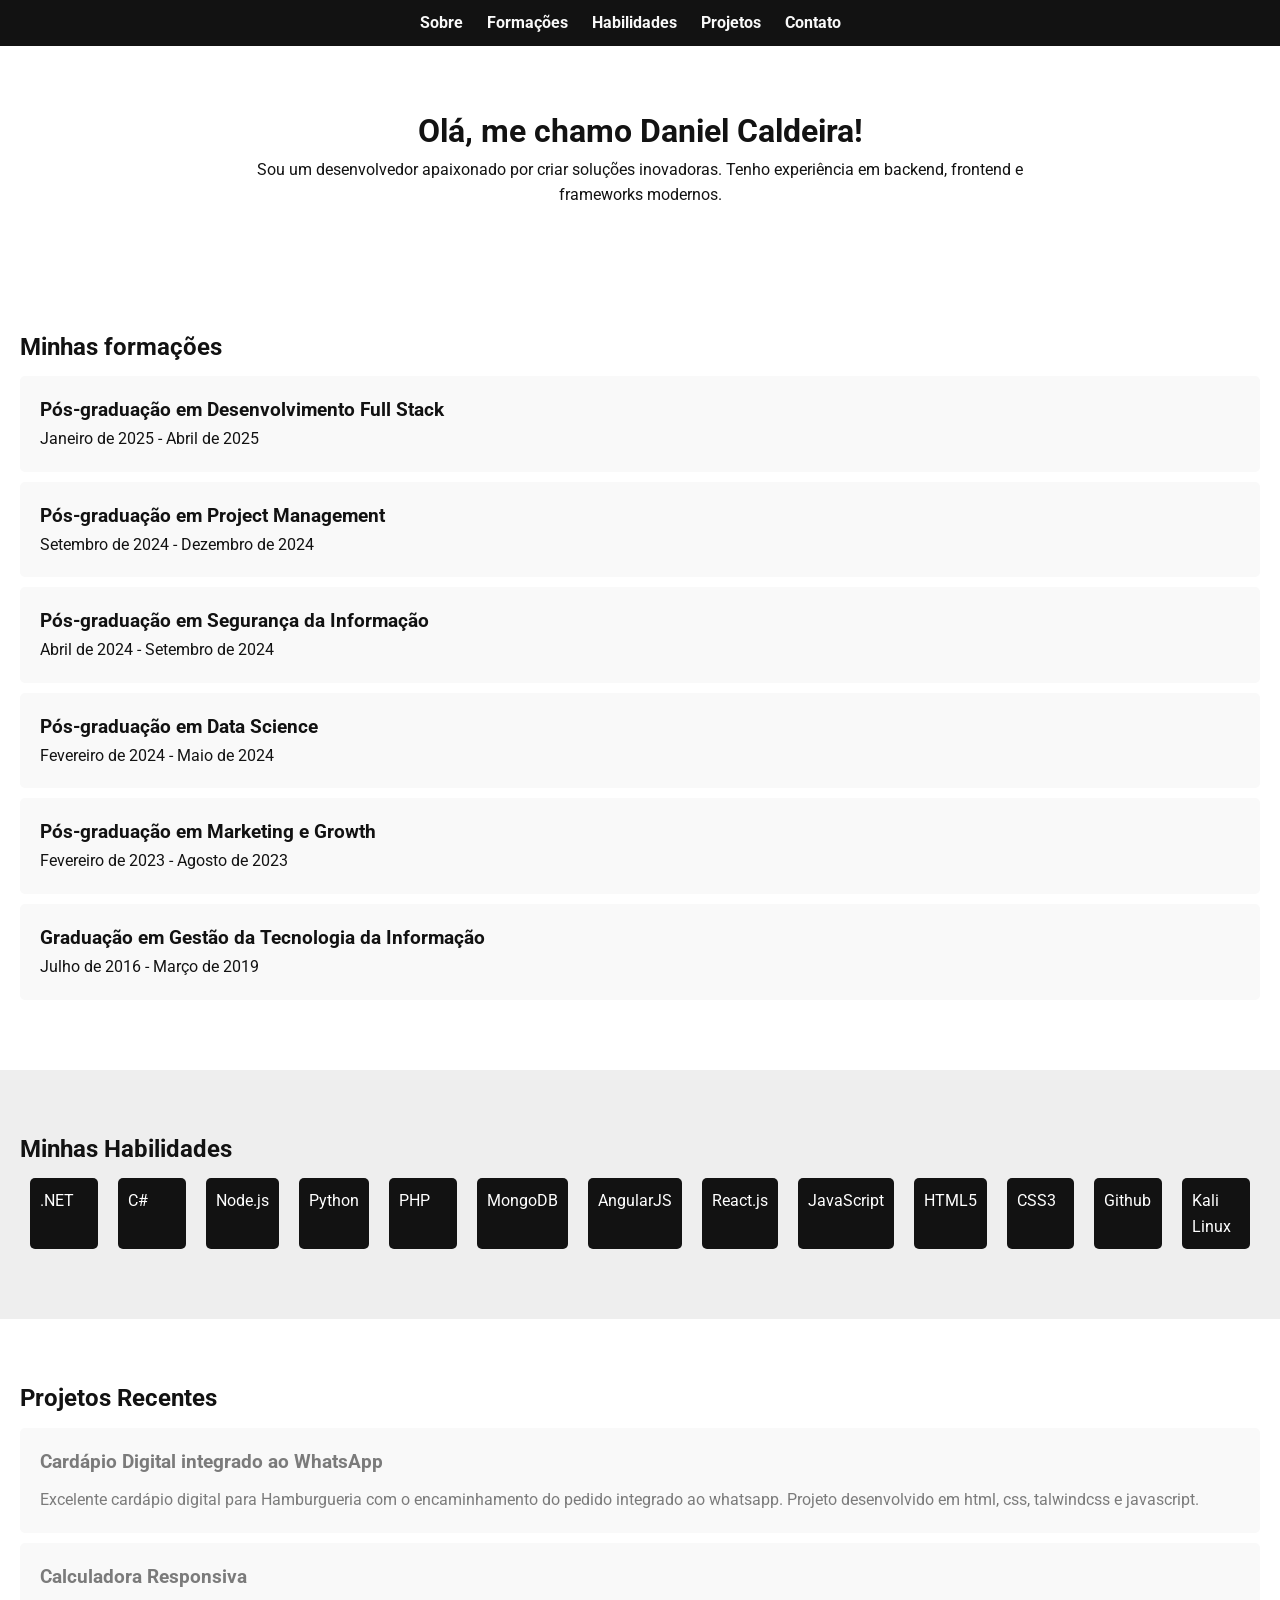
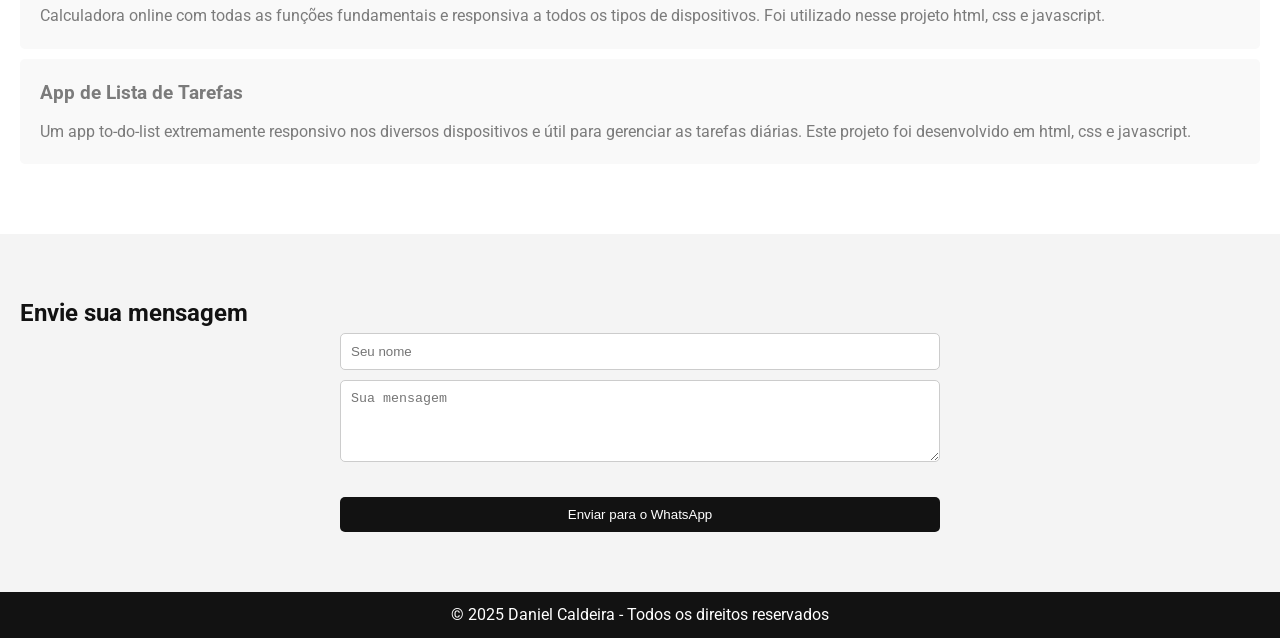
==== index.html @ 1dcc7631 "Correção do deploy.yml" ====
<!DOCTYPE html>
<html lang="pt-br">
<head>
  <meta charset="UTF-8">
  <meta name="viewport" content="width=device-width, initial-scale=1.0">
  <title>Seja bem vindo(a)!</title>  
  <link rel="stylesheet" href="styles.css"> 
</head>
<body>
  <header>
    <nav>
      <ul>
        <li><a href="#sobre">Sobre</a></li>
        <li><a href="#formacoes">Formações</a></li>
        <li><a href="#habilidades">Habilidades</a></li>
        <li><a href="#projetos">Projetos</a></li>
        <li><a href="#contato">Contato</a></li>
      </ul>
    </nav>
  </header>

  <section id="sobre">
    <div class="container">
      <h1>Olá, me chamo Daniel Caldeira!</h1>
      <p>Sou um desenvolvedor apaixonado por criar soluções inovadoras. Tenho experiência em backend, frontend e frameworks modernos.</p>
    </div>
  </section>

  <section id="formacoes">
    <div class="container">
      <h2>Minhas formações</h2>
      <div class="formacao">
        <h3>Pós-graduação em Desenvolvimento Full Stack</h3>
        <p>Janeiro de 2025 - Abril de 2025</p>
      </div>
      <div class="formacao">
        <h3>Pós-graduação em Project Management</h3>
        <p>Setembro de 2024 - Dezembro de 2024</p>
      </div>
      <div class="formacao">
        <h3>Pós-graduação em Segurança da Informação</h3>
        <p>Abril de 2024 - Setembro de 2024</p>
      </div>
      <div class="formacao">
        <h3>Pós-graduação em Data Science</h3>
        <p>Fevereiro de 2024 - Maio de 2024</p>
      </div>
      <div class="formacao">
        <h3>Pós-graduação em Marketing e Growth</h3>
        <p>Fevereiro de 2023 - Agosto de 2023</p>
      </div>
      <div class="formacao">
        <h3>Graduação em Gestão da Tecnologia da Informação</h3>
        <p>Julho de 2016 - Março de 2019</p>
      </div>
    </div>
  </section>

  <section id="habilidades">
    <div class="container">
      <h2>Minhas Habilidades</h2>
      <ul>
        <li>.NET</li>
        <li>C#</li>
        <li>Node.js</li>
        <li>Python</li>
        <li>PHP</li>
        <li>MongoDB</li>
        <li>AngularJS</li>
        <li>React.js</li>
        <li>JavaScript</li>
        <li>HTML5</li>
        <li>CSS3</li>
        <li>Github</li>
        <li>Kali Linux</li>
      </ul>
    </div>
  </section>

  <section id="projetos">
    <div class="container">
      <h2>Projetos Recentes</h2>
      <div class="projeto">
        <a href="https://cardapio-five-phi.vercel.app/" target="_blank">
          <h3>Cardápio Digital integrado ao WhatsApp</h3>
          <p>Excelente cardápio digital para Hamburgueria com o encaminhamento do pedido integrado ao whatsapp. Projeto desenvolvido em html, css, talwindcss e javascript.</p>
        </a>
      </div>
      <div class="projeto">
      <a href="https://caldeirapro.github.io/calculadora/" target="_blank">
        <h3>Calculadora Responsiva</h3>
        <p>Calculadora online com todas as funções fundamentais e responsiva a todos os tipos de dispositivos. Foi utilizado nesse projeto html, css e javascript.</p>
      </a>
      </div>
      <div class="projeto">
      <a href="https://caldeirapro.github.io/to-do-list/" target="_blank">
        <h3>App de Lista de Tarefas</h3>
        <p>Um app to-do-list extremamente responsivo nos diversos dispositivos e útil para gerenciar as tarefas diárias. Este projeto foi desenvolvido em html, css e javascript.</p>
      </a>
      </div>
    </div>
  </section>

  <section id="contato">
  <div class="container">
    <h1>Envie sua mensagem</h1>
    <form id="whatsapp-form">
        <input type="text" id="name" placeholder="Seu nome" required>
        <textarea id="message" name="message" rows="4" cols="50" placeholder="Sua mensagem" required></textarea><br>

        <button type="submit">Enviar para o WhatsApp</button>
    </form>
</div>
    <!-- Link invisível que será usado para redirecionar para o WhatsApp -->
    <a id="whatsapp-link" href="#" target="_blank" style="display: none;">Enviar mensagem</a>
</section>

  <footer>
    <p>&copy; 2025 Daniel Caldeira - Todos os direitos reservados</p>
  </footer>

  <script src="script.js"></script>
</body>
</html>
---- styles.css ----
@import url('https://fonts.googleapis.com/css2?family=Roboto:ital,wght@0,100;0,300;0,400;0,500;0,700;0,900;1,100;1,300;1,400;1,500;1,700;1,900&display=swap');
/* Resetando estilo padrão */
* {
    margin: 0;
    padding: 0;
    box-sizing: border-box;
  }
  
  /* Corpo e fontes */
  body {
    font-family: "Roboto", serif;
    line-height: 1.6;
    background-color: #f4f4f4;
    color: #121212;
    padding: 0;
    margin: 0;
  }

  /* Cabeçalho */
  header {
    background-color: #121212;
    color: #fff;
    padding: 10px 0;
    text-align: center;
  }
  
  header nav ul {
    list-style: none;
    padding: 0;
  }
  
  header nav ul li {
    display: inline;
    margin-right: 20px;
  }
  
  header nav ul li a {
    color: #f9f9f9;
    text-decoration: none;
    font-weight: bold;
  }
  header nav ul li a:visited {
    color: #f9f9f9;
  }
  
  header nav ul li a:hover {
    transform: scale(1.1);
    transition: all 0.3s;
    color: #ffffff;
    background-color: rgb(89, 89, 89);
    border-radius: 7px;
    text-decoration: underline;
  }

  /* Seções */
  section {
    padding: 60px 20px;
  }
  
  /* Seção Sobre */
  #sobre {
    background-color: #fff;
    text-align: center;
  }
  
  #sobre h1 {
    font-size: 2rem;
  }
  
  #sobre p {
    font-size: 1rem;
    max-width: 800px;
    margin: 0 auto;
  }

  /* Seção Formações */

  #formacoes {
    background-color: #fff;
  }

  .formacao {
    background-color: #f9f9f9;
    padding: 20px;
    margin: 10px 0;
    border-radius: 5px;
  }

  .formacao:hover {
    transform: scale(1.01);
    transition: all 0.5s ease-in;
  }

  /* Seção Habilidades */
  #habilidades {
    background-color: #eee;
  }
  
  #habilidades ul {
    list-style: none;
    padding: 0;
    display: flex;
    justify-content: center;
    flex-wrap: wrap;
  }
  
  #habilidades ul li {
    margin: 10px;
    background-color: #121212;
    color: #fff;
    padding: 10px;
    border-radius: 5px;
    flex: 1 1 10px; /* Flexível para se ajustar a diferentes larguras */
    
  }
  
  /* Seção Projetos */
  #projetos {
    background-color: #fff;
  }
  
  .projeto {
    background-color: #f9f9f9;
    padding: 20px;
    margin: 10px 0;
    border-radius: 5px;
  }
  
  .projeto a:link, a:visited {
    transform: scale(1.1);
    transition: all 0.5s ease-in;
    color: #000;
    text-decoration: none;
    opacity: 50%;
  }

  .projeto a:hover {
    transform: scale(1.1);
    transition: all 0.5s ease-in;
    color: #000;
    text-decoration: underline;
    font-weight: bold;
    opacity: 100%;
  }

  .projeto h3 {
    margin-bottom: 10px;
  }
  
  /* Formulário de Contato */
  #contato form {
    display: flex;
    flex-direction: column;
    max-width: 600px;
    margin: 0 auto;
  }
  
  #contato input,
  #contato textarea {
    margin-bottom: 10px;
    padding: 10px;
    border: 1px solid #ccc;
    border-radius: 5px;
  }
  
  #contato button {
    padding: 10px;
    background-color: #121212;
    color: white;
    border: none;
    cursor: pointer;
    border-radius: 5px;
  }
  
  #contato button:hover {
    background-color: #121212;
  }
  
  /* Mensagem de sucesso */
  #mensagem-sucesso {
    color: green;
    text-align: center;
    margin-top: 20px;
  }
  
  /* Rodapé */
  footer {
    text-align: center;
    background-color: #121212;
    color: white;
    padding: 10px 0;
    position: relative;
    width: 100%;
    bottom: 0;
  }
  
  /* Media Query para telas pequenas (smartphones) */
  @media (max-width: 768px) {
    header nav ul li {
      display: block;
      margin-right: 0;
      margin-bottom: 10px;
    }
  
    /* Ajuste da seção de habilidades para maior flexibilidade */
    #habilidades ul li {
      flex: 1 1 100%; /* Cada habilidade ocupa 100% da largura da tela */
      text-align: center;
    }
  
    /* Ajuste das seções de projetos */
    .projeto {
      margin: 10px 0;
    }
  
    /* Formulário de contato em tela pequena */
    #contato form {
      padding: 0 10px;
    }
  
    #contato input,
    #contato textarea {
      width: 100%;
    }
  }
  
  /* Media Query para telas muito pequenas (smartphones em modo retrato) */
  @media (max-width: 480px) {
    #sobre h1 {
      font-size: 1.5rem;
    }
  
    #sobre p {
      font-size: 0.9rem;
    }
  
    #habilidades ul li {
      padding: 8px;
    }
  
    .projeto {
      padding: 15px;
    }
  }
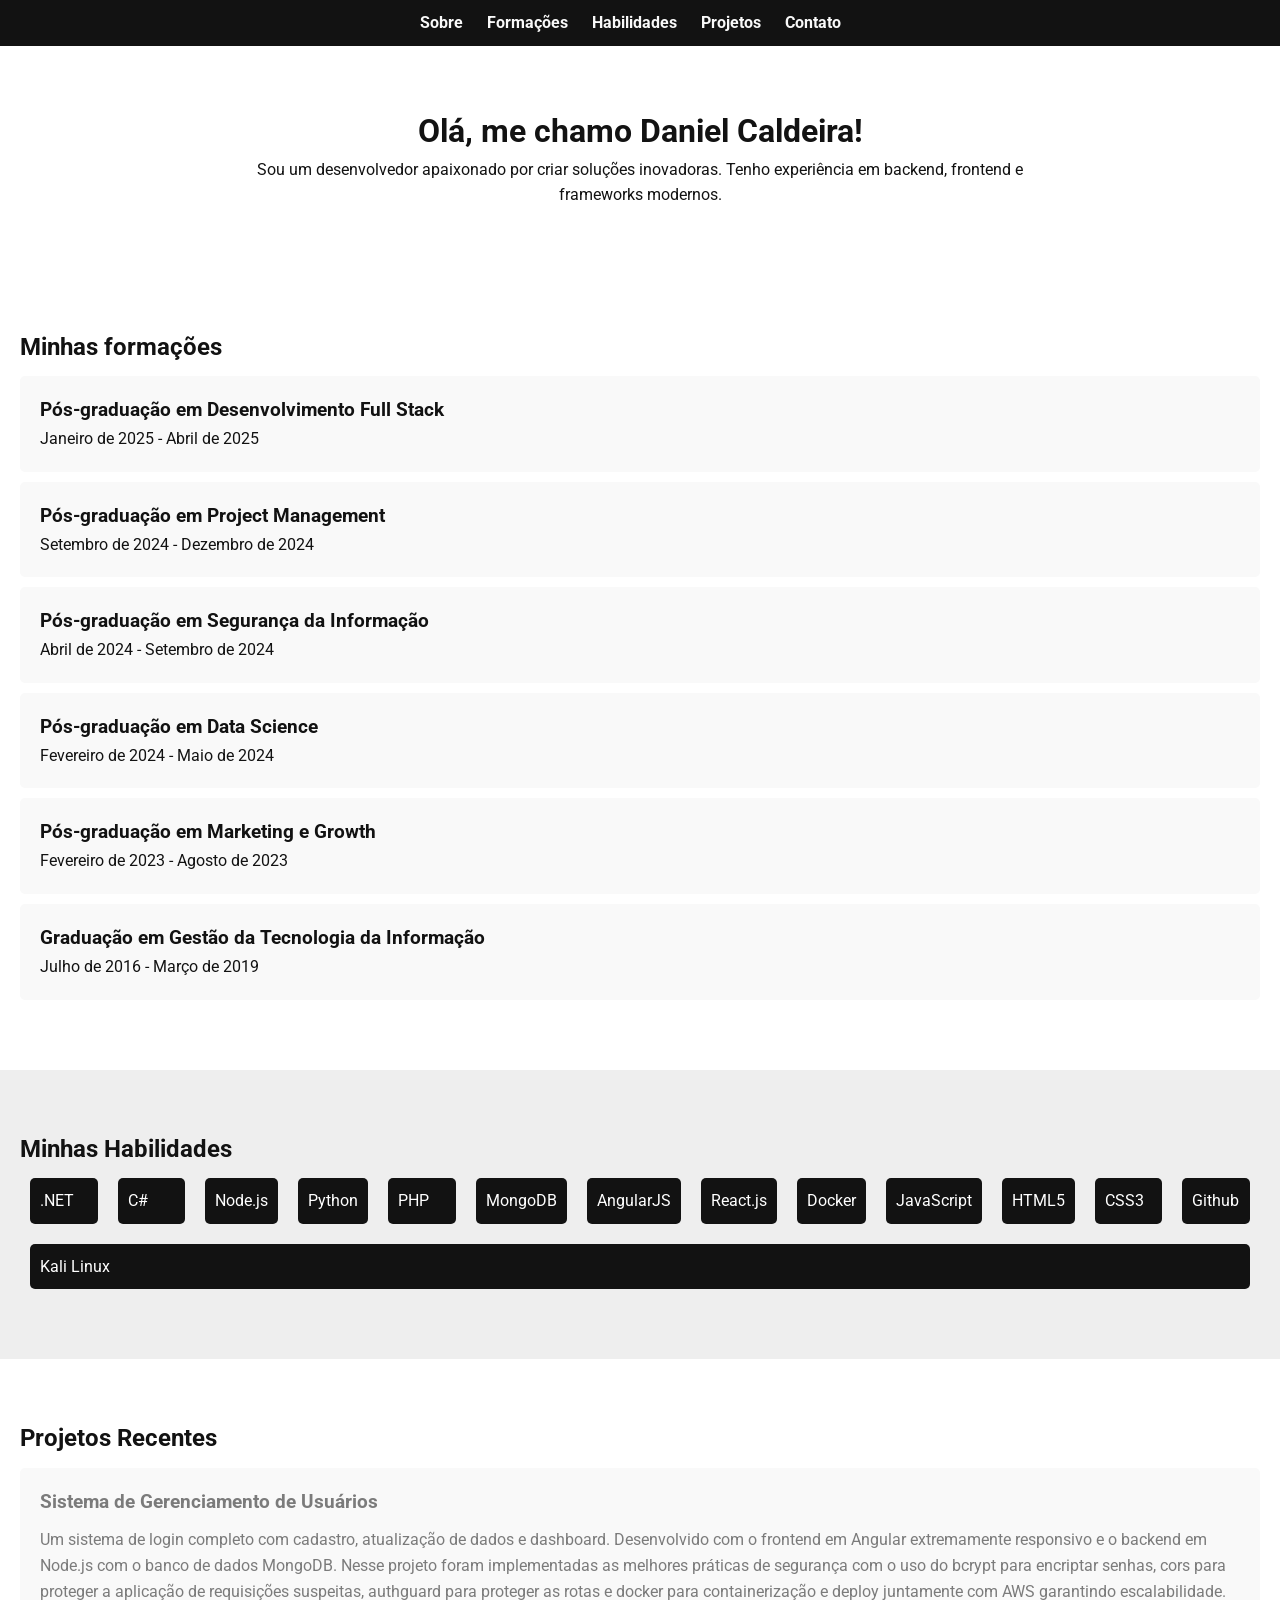
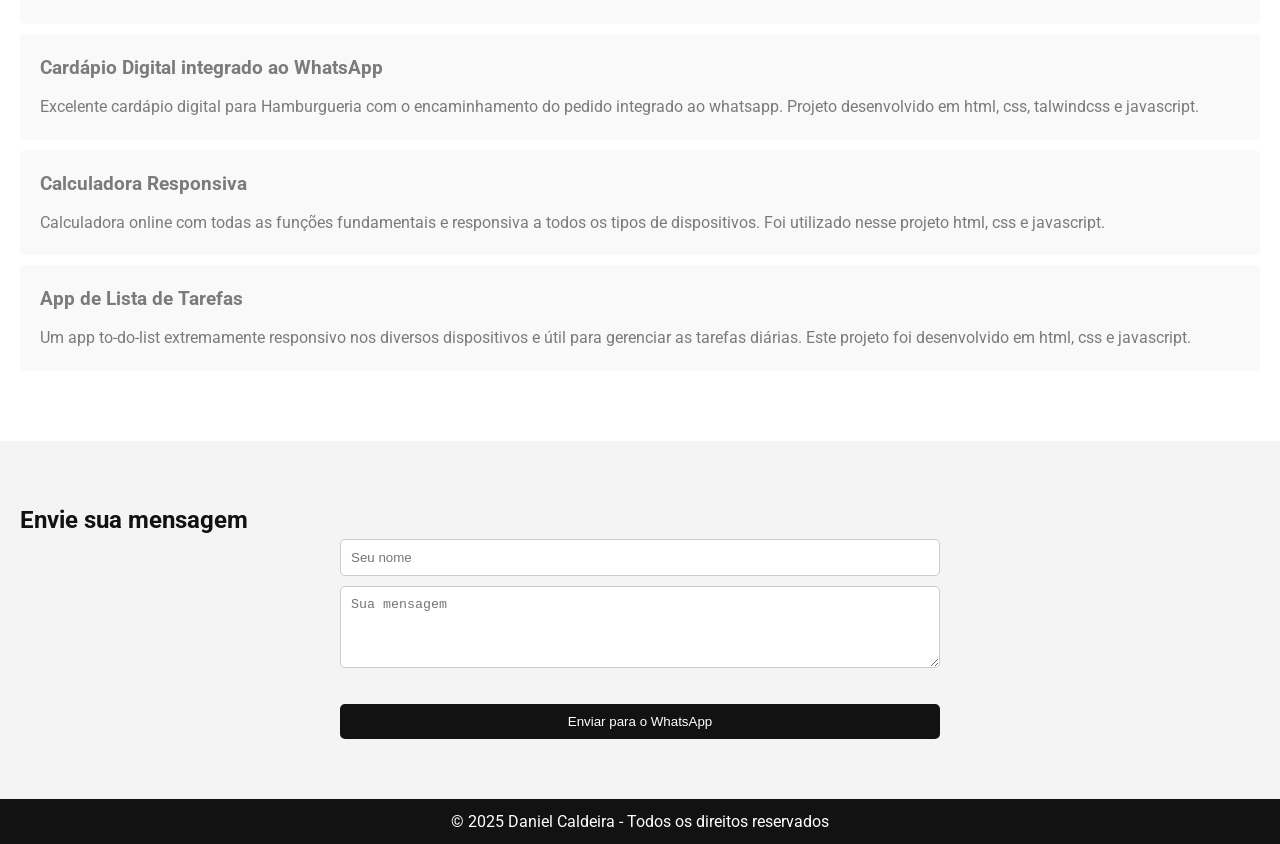
==== commit 102a8c69: "Add files via upload" ====
--- a/index.html
+++ b/index.html
@@ -1,124 +1,131 @@
-<!DOCTYPE html>
-<html lang="pt-br">
-<head>
-  <meta charset="UTF-8">
-  <meta name="viewport" content="width=device-width, initial-scale=1.0">
-  <title>Seja bem vindo(a)!</title>  
-  <link rel="stylesheet" href="styles.css"> 
-</head>
-<body>
-  <header>
-    <nav>
-      <ul>
-        <li><a href="#sobre">Sobre</a></li>
-        <li><a href="#formacoes">Formações</a></li>
-        <li><a href="#habilidades">Habilidades</a></li>
-        <li><a href="#projetos">Projetos</a></li>
-        <li><a href="#contato">Contato</a></li>
-      </ul>
-    </nav>
-  </header>
-
-  <section id="sobre">
-    <div class="container">
-      <h1>Olá, me chamo Daniel Caldeira!</h1>
-      <p>Sou um desenvolvedor apaixonado por criar soluções inovadoras. Tenho experiência em backend, frontend e frameworks modernos.</p>
-    </div>
-  </section>
-
-  <section id="formacoes">
-    <div class="container">
-      <h2>Minhas formações</h2>
-      <div class="formacao">
-        <h3>Pós-graduação em Desenvolvimento Full Stack</h3>
-        <p>Janeiro de 2025 - Abril de 2025</p>
-      </div>
-      <div class="formacao">
-        <h3>Pós-graduação em Project Management</h3>
-        <p>Setembro de 2024 - Dezembro de 2024</p>
-      </div>
-      <div class="formacao">
-        <h3>Pós-graduação em Segurança da Informação</h3>
-        <p>Abril de 2024 - Setembro de 2024</p>
-      </div>
-      <div class="formacao">
-        <h3>Pós-graduação em Data Science</h3>
-        <p>Fevereiro de 2024 - Maio de 2024</p>
-      </div>
-      <div class="formacao">
-        <h3>Pós-graduação em Marketing e Growth</h3>
-        <p>Fevereiro de 2023 - Agosto de 2023</p>
-      </div>
-      <div class="formacao">
-        <h3>Graduação em Gestão da Tecnologia da Informação</h3>
-        <p>Julho de 2016 - Março de 2019</p>
-      </div>
-    </div>
-  </section>
-
-  <section id="habilidades">
-    <div class="container">
-      <h2>Minhas Habilidades</h2>
-      <ul>
-        <li>.NET</li>
-        <li>C#</li>
-        <li>Node.js</li>
-        <li>Python</li>
-        <li>PHP</li>
-        <li>MongoDB</li>
-        <li>AngularJS</li>
-        <li>React.js</li>
-        <li>JavaScript</li>
-        <li>HTML5</li>
-        <li>CSS3</li>
-        <li>Github</li>
-        <li>Kali Linux</li>
-      </ul>
-    </div>
-  </section>
-
-  <section id="projetos">
-    <div class="container">
-      <h2>Projetos Recentes</h2>
-      <div class="projeto">
-        <a href="https://cardapio-five-phi.vercel.app/" target="_blank">
-          <h3>Cardápio Digital integrado ao WhatsApp</h3>
-          <p>Excelente cardápio digital para Hamburgueria com o encaminhamento do pedido integrado ao whatsapp. Projeto desenvolvido em html, css, talwindcss e javascript.</p>
-        </a>
-      </div>
-      <div class="projeto">
-      <a href="https://caldeirapro.github.io/calculadora/" target="_blank">
-        <h3>Calculadora Responsiva</h3>
-        <p>Calculadora online com todas as funções fundamentais e responsiva a todos os tipos de dispositivos. Foi utilizado nesse projeto html, css e javascript.</p>
-      </a>
-      </div>
-      <div class="projeto">
-      <a href="https://caldeirapro.github.io/to-do-list/" target="_blank">
-        <h3>App de Lista de Tarefas</h3>
-        <p>Um app to-do-list extremamente responsivo nos diversos dispositivos e útil para gerenciar as tarefas diárias. Este projeto foi desenvolvido em html, css e javascript.</p>
-      </a>
-      </div>
-    </div>
-  </section>
-
-  <section id="contato">
-  <div class="container">
-    <h1>Envie sua mensagem</h1>
-    <form id="whatsapp-form">
-        <input type="text" id="name" placeholder="Seu nome" required>
-        <textarea id="message" name="message" rows="4" cols="50" placeholder="Sua mensagem" required></textarea><br>
-
-        <button type="submit">Enviar para o WhatsApp</button>
-    </form>
-</div>
-    <!-- Link invisível que será usado para redirecionar para o WhatsApp -->
-    <a id="whatsapp-link" href="#" target="_blank" style="display: none;">Enviar mensagem</a>
-</section>
-
-  <footer>
-    <p>&copy; 2025 Daniel Caldeira - Todos os direitos reservados</p>
-  </footer>
-
-  <script src="script.js"></script>
-</body>
-</html>
+<!DOCTYPE html>
+<html lang="pt-br">
+<head>
+  <meta charset="UTF-8">
+  <meta name="viewport" content="width=device-width, initial-scale=1.0">
+  <title>Seja bem vindo(a)!</title>  
+  <link rel="stylesheet" href="styles.css"> 
+</head>
+<body>
+  <header>
+    <nav>
+      <ul>
+        <li><a href="#sobre">Sobre</a></li>
+        <li><a href="#formacoes">Formações</a></li>
+        <li><a href="#habilidades">Habilidades</a></li>
+        <li><a href="#projetos">Projetos</a></li>
+        <li><a href="#contato">Contato</a></li>
+      </ul>
+    </nav>
+  </header>
+
+  <section id="sobre">
+    <div class="container">
+      <h1>Olá, me chamo Daniel Caldeira!</h1>
+      <p>Sou um desenvolvedor apaixonado por criar soluções inovadoras. Tenho experiência em backend, frontend e frameworks modernos.</p>
+    </div>
+  </section>
+
+  <section id="formacoes">
+    <div class="container">
+      <h2>Minhas formações</h2>
+      <div class="formacao">
+        <h3>Pós-graduação em Desenvolvimento Full Stack</h3>
+        <p>Janeiro de 2025 - Abril de 2025</p>
+      </div>
+      <div class="formacao">
+        <h3>Pós-graduação em Project Management</h3>
+        <p>Setembro de 2024 - Dezembro de 2024</p>
+      </div>
+      <div class="formacao">
+        <h3>Pós-graduação em Segurança da Informação</h3>
+        <p>Abril de 2024 - Setembro de 2024</p>
+      </div>
+      <div class="formacao">
+        <h3>Pós-graduação em Data Science</h3>
+        <p>Fevereiro de 2024 - Maio de 2024</p>
+      </div>
+      <div class="formacao">
+        <h3>Pós-graduação em Marketing e Growth</h3>
+        <p>Fevereiro de 2023 - Agosto de 2023</p>
+      </div>
+      <div class="formacao">
+        <h3>Graduação em Gestão da Tecnologia da Informação</h3>
+        <p>Julho de 2016 - Março de 2019</p>
+      </div>
+    </div>
+  </section>
+
+  <section id="habilidades">
+    <div class="container">
+      <h2>Minhas Habilidades</h2>
+      <ul>
+        <li>.NET</li>
+        <li>C#</li>
+        <li>Node.js</li>
+        <li>Python</li>
+        <li>PHP</li>
+        <li>MongoDB</li>
+        <li>AngularJS</li>
+        <li>React.js</li>
+        <li>Docker</li>
+        <li>JavaScript</li>
+        <li>HTML5</li>
+        <li>CSS3</li>
+        <li>Github</li>
+        <li>Kali Linux</li>
+      </ul>
+    </div>
+  </section>
+
+  <section id="projetos">
+    <div class="container">
+      <h2>Projetos Recentes</h2>
+      <div class="projeto">
+        <a href="http://18.230.124.107/" target="_blank">
+          <h3>Sistema de Gerenciamento de Usuários</h3>
+          <p>Um sistema de login completo com cadastro, atualização de dados e dashboard. Desenvolvido com o frontend em Angular extremamente responsivo e o backend em Node.js com o banco de dados MongoDB. Nesse projeto foram implementadas as melhores práticas de segurança com o uso do bcrypt para encriptar senhas, cors para proteger a aplicação de requisições suspeitas, authguard para proteger as rotas e docker para containerização e deploy juntamente com AWS garantindo escalabilidade.</p>
+        </a>
+        </div>
+      <div class="projeto">
+        <a href="https://cardapio-five-phi.vercel.app/" target="_blank">
+          <h3>Cardápio Digital integrado ao WhatsApp</h3>
+          <p>Excelente cardápio digital para Hamburgueria com o encaminhamento do pedido integrado ao whatsapp. Projeto desenvolvido em html, css, talwindcss e javascript.</p>
+        </a>
+      </div>
+      <div class="projeto">
+      <a href="https://caldeirapro.github.io/calculadora/" target="_blank">
+        <h3>Calculadora Responsiva</h3>
+        <p>Calculadora online com todas as funções fundamentais e responsiva a todos os tipos de dispositivos. Foi utilizado nesse projeto html, css e javascript.</p>
+      </a>
+      </div>
+      <div class="projeto">
+      <a href="https://caldeirapro.github.io/to-do-list/" target="_blank">
+        <h3>App de Lista de Tarefas</h3>
+        <p>Um app to-do-list extremamente responsivo nos diversos dispositivos e útil para gerenciar as tarefas diárias. Este projeto foi desenvolvido em html, css e javascript.</p>
+      </a>
+      </div>
+    </div>
+  </section>
+
+  <section id="contato">
+  <div class="container">
+    <h1>Envie sua mensagem</h1>
+    <form id="whatsapp-form">
+        <input type="text" id="name" placeholder="Seu nome" required>
+        <textarea id="message" name="message" rows="4" cols="50" placeholder="Sua mensagem" required></textarea><br>
+
+        <button type="submit">Enviar para o WhatsApp</button>
+    </form>
+</div>
+    <!-- Link invisível que será usado para redirecionar para o WhatsApp -->
+    <a id="whatsapp-link" href="#" target="_blank" style="display: none;">Enviar mensagem</a>
+</section>
+
+  <footer>
+    <p>&copy; 2025 Daniel Caldeira - Todos os direitos reservados</p>
+  </footer>
+
+  <script src="script.js"></script>
+</body>
+</html>
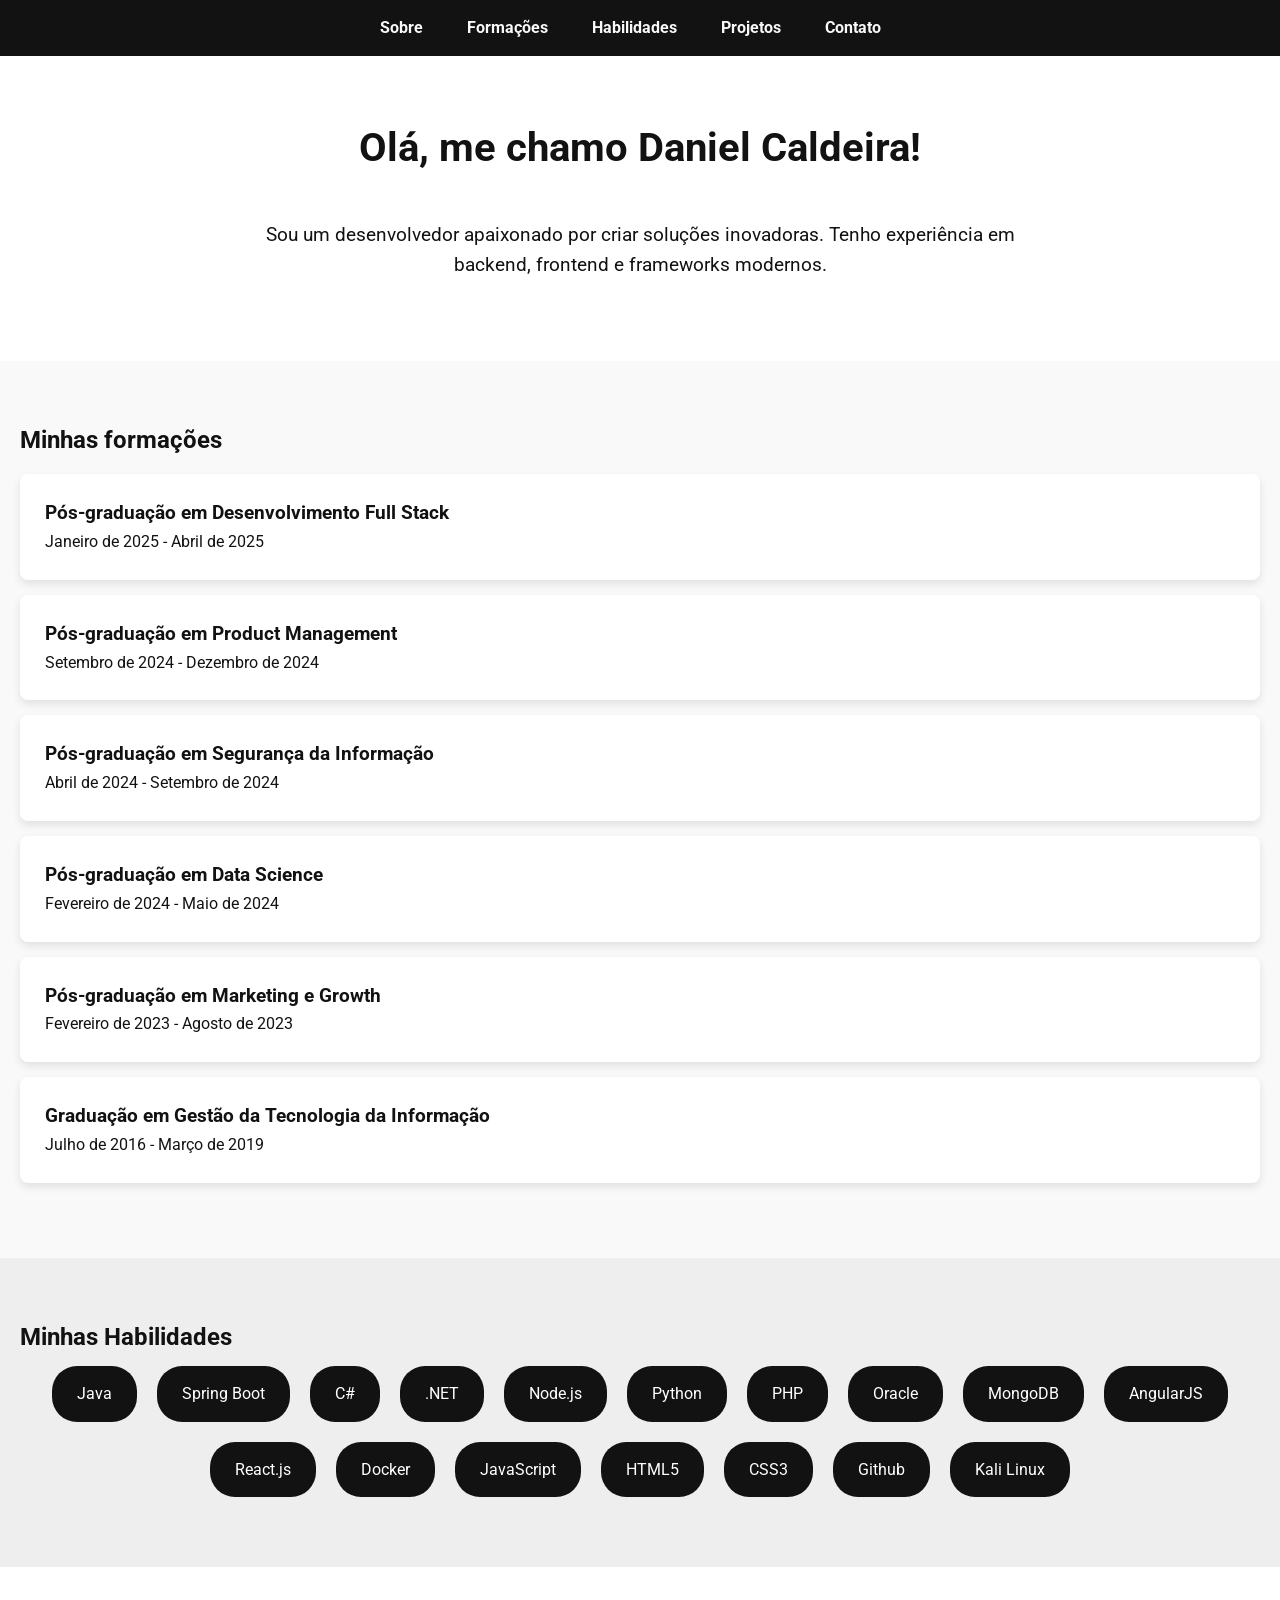
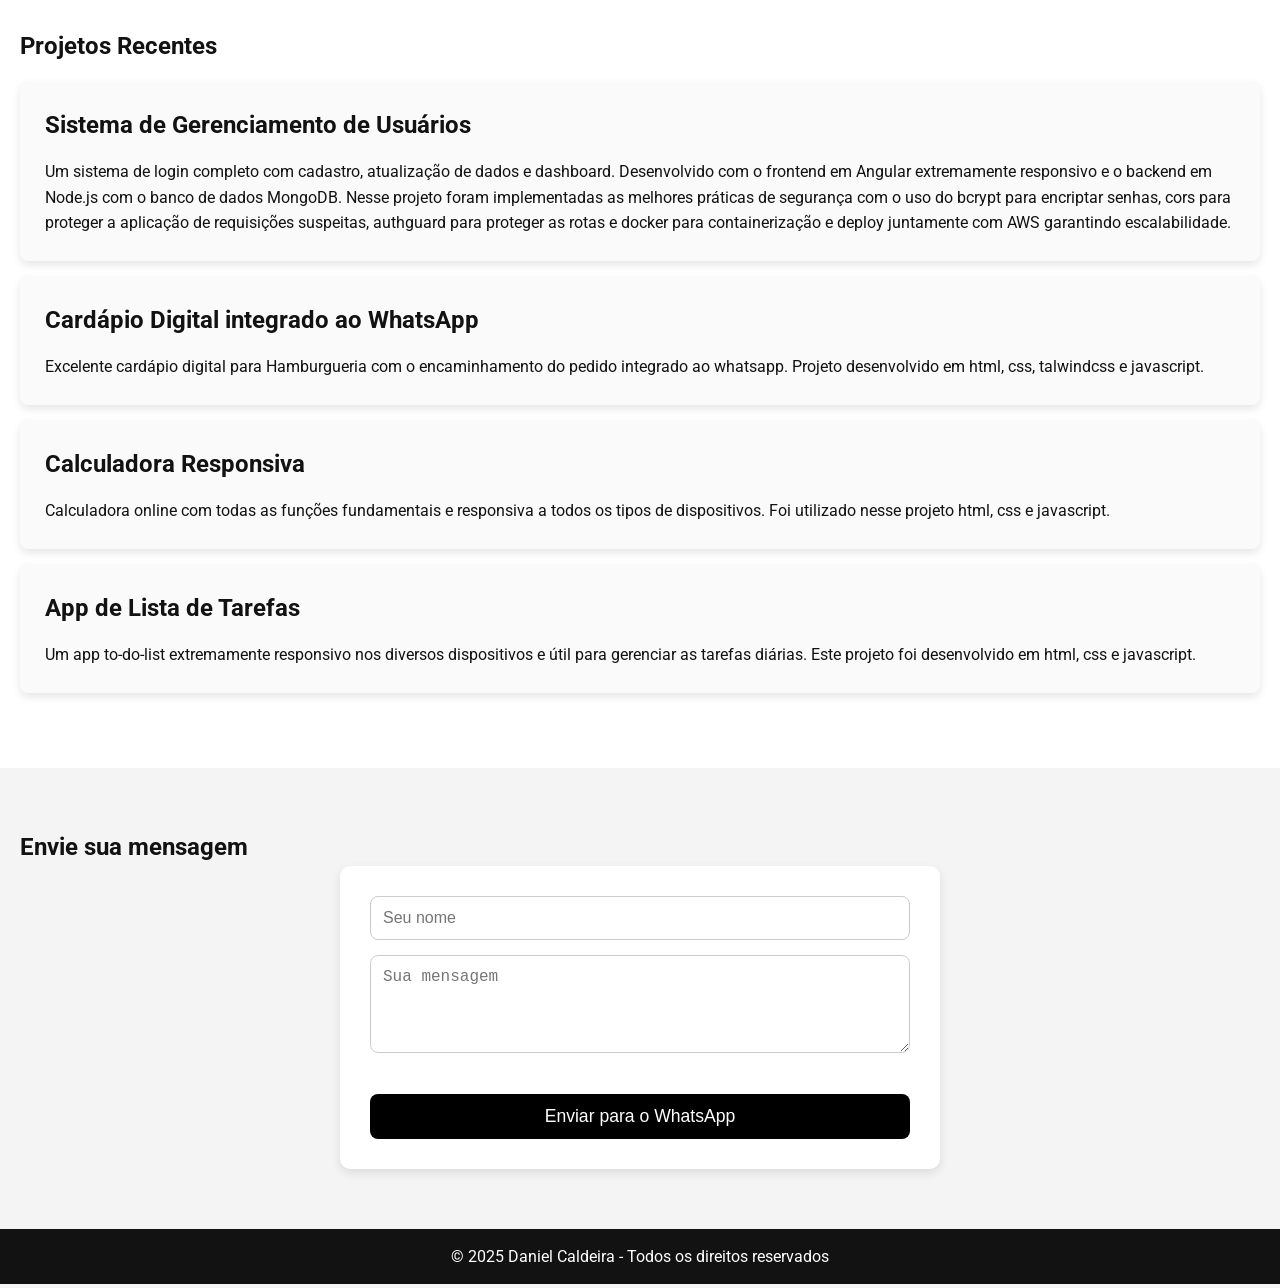
==== commit adb3cf6e: "Add files via upload" ====
--- a/index.html
+++ b/index.html
@@ -34,7 +34,7 @@
         <p>Janeiro de 2025 - Abril de 2025</p>
       </div>
       <div class="formacao">
-        <h3>Pós-graduação em Project Management</h3>
+        <h3>Pós-graduação em Product Management</h3>
         <p>Setembro de 2024 - Dezembro de 2024</p>
       </div>
       <div class="formacao">
@@ -60,11 +60,14 @@
     <div class="container">
       <h2>Minhas Habilidades</h2>
       <ul>
+        <li>Java</li>
+        <li>Spring Boot</li>
+        <li>C#</li>
         <li>.NET</li>
-        <li>C#</li>
         <li>Node.js</li>
         <li>Python</li>
         <li>PHP</li>
+        <li>Oracle</li>
         <li>MongoDB</li>
         <li>AngularJS</li>
         <li>React.js</li>
--- a/styles.css
+++ b/styles.css
@@ -1,245 +1,269 @@
-@import url('https://fonts.googleapis.com/css2?family=Roboto:ital,wght@0,100;0,300;0,400;0,500;0,700;0,900;1,100;1,300;1,400;1,500;1,700;1,900&display=swap');
-/* Resetando estilo padrão */
-* {
-    margin: 0;
-    padding: 0;
-    box-sizing: border-box;
-  }
-  
-  /* Corpo e fontes */
-  body {
-    font-family: "Roboto", serif;
-    line-height: 1.6;
-    background-color: #f4f4f4;
-    color: #121212;
-    padding: 0;
-    margin: 0;
-  }
-
-  /* Cabeçalho */
-  header {
-    background-color: #121212;
-    color: #fff;
-    padding: 10px 0;
-    text-align: center;
-  }
-  
-  header nav ul {
-    list-style: none;
-    padding: 0;
-  }
-  
-  header nav ul li {
-    display: inline;
-    margin-right: 20px;
-  }
-  
-  header nav ul li a {
-    color: #f9f9f9;
-    text-decoration: none;
-    font-weight: bold;
-  }
-  header nav ul li a:visited {
-    color: #f9f9f9;
-  }
-  
-  header nav ul li a:hover {
-    transform: scale(1.1);
-    transition: all 0.3s;
-    color: #ffffff;
-    background-color: rgb(89, 89, 89);
-    border-radius: 7px;
-    text-decoration: underline;
-  }
-
-  /* Seções */
-  section {
-    padding: 60px 20px;
-  }
-  
-  /* Seção Sobre */
-  #sobre {
-    background-color: #fff;
-    text-align: center;
-  }
-  
-  #sobre h1 {
-    font-size: 2rem;
-  }
-  
-  #sobre p {
-    font-size: 1rem;
-    max-width: 800px;
-    margin: 0 auto;
-  }
-
-  /* Seção Formações */
-
-  #formacoes {
-    background-color: #fff;
-  }
-
-  .formacao {
-    background-color: #f9f9f9;
-    padding: 20px;
-    margin: 10px 0;
-    border-radius: 5px;
-  }
-
-  .formacao:hover {
-    transform: scale(1.01);
-    transition: all 0.5s ease-in;
-  }
-
-  /* Seção Habilidades */
-  #habilidades {
-    background-color: #eee;
-  }
-  
-  #habilidades ul {
-    list-style: none;
-    padding: 0;
-    display: flex;
-    justify-content: center;
-    flex-wrap: wrap;
-  }
-  
-  #habilidades ul li {
-    margin: 10px;
-    background-color: #121212;
-    color: #fff;
-    padding: 10px;
-    border-radius: 5px;
-    flex: 1 1 10px; /* Flexível para se ajustar a diferentes larguras */
-    
-  }
-  
-  /* Seção Projetos */
-  #projetos {
-    background-color: #fff;
-  }
-  
-  .projeto {
-    background-color: #f9f9f9;
-    padding: 20px;
-    margin: 10px 0;
-    border-radius: 5px;
-  }
-  
-  .projeto a:link, a:visited {
-    transform: scale(1.1);
-    transition: all 0.5s ease-in;
-    color: #000;
-    text-decoration: none;
-    opacity: 50%;
-  }
-
-  .projeto a:hover {
-    transform: scale(1.1);
-    transition: all 0.5s ease-in;
-    color: #000;
-    text-decoration: underline;
-    font-weight: bold;
-    opacity: 100%;
-  }
-
-  .projeto h3 {
-    margin-bottom: 10px;
-  }
-  
-  /* Formulário de Contato */
-  #contato form {
-    display: flex;
-    flex-direction: column;
-    max-width: 600px;
-    margin: 0 auto;
-  }
-  
-  #contato input,
-  #contato textarea {
-    margin-bottom: 10px;
-    padding: 10px;
-    border: 1px solid #ccc;
-    border-radius: 5px;
-  }
-  
-  #contato button {
-    padding: 10px;
-    background-color: #121212;
-    color: white;
-    border: none;
-    cursor: pointer;
-    border-radius: 5px;
-  }
-  
-  #contato button:hover {
-    background-color: #121212;
-  }
-  
-  /* Mensagem de sucesso */
-  #mensagem-sucesso {
-    color: green;
-    text-align: center;
-    margin-top: 20px;
-  }
-  
-  /* Rodapé */
-  footer {
-    text-align: center;
-    background-color: #121212;
-    color: white;
-    padding: 10px 0;
-    position: relative;
-    width: 100%;
-    bottom: 0;
-  }
-  
-  /* Media Query para telas pequenas (smartphones) */
-  @media (max-width: 768px) {
-    header nav ul li {
-      display: block;
-      margin-right: 0;
-      margin-bottom: 10px;
-    }
-  
-    /* Ajuste da seção de habilidades para maior flexibilidade */
-    #habilidades ul li {
-      flex: 1 1 100%; /* Cada habilidade ocupa 100% da largura da tela */
-      text-align: center;
-    }
-  
-    /* Ajuste das seções de projetos */
-    .projeto {
-      margin: 10px 0;
-    }
-  
-    /* Formulário de contato em tela pequena */
-    #contato form {
-      padding: 0 10px;
-    }
-  
-    #contato input,
-    #contato textarea {
-      width: 100%;
-    }
-  }
-  
-  /* Media Query para telas muito pequenas (smartphones em modo retrato) */
-  @media (max-width: 480px) {
-    #sobre h1 {
-      font-size: 1.5rem;
-    }
-  
-    #sobre p {
-      font-size: 0.9rem;
-    }
-  
-    #habilidades ul li {
-      padding: 8px;
-    }
-  
-    .projeto {
-      padding: 15px;
-    }
-  }
-  +@import url('https://fonts.googleapis.com/css2?family=Roboto:ital,wght@0,100;0,300;0,400;0,500;0,700;0,900;1,100;1,300;1,400;1,500;1,700;1,900&display=swap');
+
+/* Resetando estilo padrão */
+* {
+  margin: 0;
+  padding: 0;
+  box-sizing: border-box;
+}
+
+/* Adicionando rolagem suave para o documento */
+html {
+  scroll-behavior: smooth;
+}
+
+
+/* Corpo e fontes */
+body {
+  font-family: "Roboto", sans-serif;
+  line-height: 1.6;
+  background-color: #f4f4f4;
+  color: #121212;
+  padding: 0;
+  margin: 0;
+}
+
+/* Cabeçalho */
+header {
+  background-color: #121212;
+  color: #fff;
+  padding: 15px 0;
+  text-align: center;
+}
+
+header nav ul {
+  list-style: none;
+  padding: 0;
+}
+
+header nav ul li {
+  display: inline;
+  margin-right: 20px;
+}
+
+header nav ul li a {
+  color: #f9f9f9;
+  text-decoration: none;
+  font-weight: bold;
+  position: relative;
+  padding: 5px 10px;
+}
+
+header nav ul li a:visited {
+  color: #f9f9f9;
+}
+
+header nav ul li a:hover {
+  color: #fff;
+  background-color: #333;
+  border-radius: 5px;
+  text-decoration: underline;
+  transform: scale(1.1);
+  transition: all 0.3s ease-in-out;
+}
+
+/* Seções */
+section {
+  padding: 60px 20px;
+  transition: all 0.3s ease;
+}
+
+/* Seção Sobre */
+#sobre {
+  background-color: #fff;
+  text-align: center;
+}
+
+#sobre h1 {
+  font-size: 2.5rem;
+  margin-bottom: 20px;
+}
+
+#sobre p {
+  font-size: 1.2rem;
+  max-width: 800px;
+  margin: 0 auto;
+  padding: 20px;
+}
+
+/* Seção Formações */
+#formacoes {
+  background-color: #f9f9f9;
+}
+
+.formacao {
+  background-color: #fff;
+  padding: 25px;
+  margin: 15px 0;
+  border-radius: 8px;
+  box-shadow: 0 4px 8px rgba(0, 0, 0, 0.1);
+  transition: all 0.3s ease;
+}
+
+.formacao:hover {
+  transform: translateY(-5px);
+  box-shadow: 0 6px 15px rgba(0, 0, 0, 0.1);
+}
+
+/* Seção Habilidades */
+#habilidades {
+  background-color: #eee;
+}
+
+#habilidades ul {
+  list-style: none;
+  padding: 0;
+  display: flex;
+  justify-content: center;
+  flex-wrap: wrap;
+}
+
+#habilidades ul li {
+  margin: 10px;
+  background-color: #121212;
+  color: #fff;
+  padding: 15px 25px;
+  border-radius: 25px;
+  text-align: center;
+  transition: all 0.3s ease;
+  cursor: pointer;
+}
+
+#habilidades ul li:hover {
+  background-color: #ff4c4c;
+  transform: scale(1.1);
+  box-shadow: 0 5px 15px rgba(0, 0, 0, 0.2);
+}
+
+/* Seção Projetos */
+#projetos {
+  background-color: #fff;
+}
+
+.projeto {
+  background-color: #fafafa;
+  padding: 25px;
+  margin: 15px 0;
+  border-radius: 8px;
+  box-shadow: 0 4px 8px rgba(0, 0, 0, 0.1);
+  transition: all 0.3s ease;
+}
+
+.projeto:hover {
+  transform: translateY(-5px);
+  box-shadow: 0 6px 15px rgba(0, 0, 0, 0.1);
+}
+
+.projeto a {
+  color: #121212;
+  text-decoration: none;
+  display: block;
+}
+
+.projeto a:hover {
+  color: #007BFF;
+  font-weight: bold;
+  transform: scale(1.05);
+  transition: all 0.3s ease-in-out;
+}
+
+.projeto h3 {
+  margin-bottom: 15px;
+  font-size: 1.5rem;
+}
+
+.projeto p {
+  font-size: 1rem;
+}
+
+/* Formulário de Contato */
+#contato form {
+  display: flex;
+  flex-direction: column;
+  max-width: 600px;
+  margin: 0 auto;
+  background-color: #fff;
+  padding: 30px;
+  border-radius: 10px;
+  box-shadow: 0 4px 10px rgba(0, 0, 0, 0.1);
+}
+
+#contato input,
+#contato textarea {
+  margin-bottom: 15px;
+  padding: 12px;
+  border: 1px solid #ccc;
+  border-radius: 8px;
+  font-size: 1rem;
+}
+
+#contato button {
+  padding: 12px;
+  background-color: #000000;
+  color: white;
+  border: none;
+  cursor: pointer;
+  border-radius: 8px;
+  font-size: 1.1rem;
+  transition: background-color 0.3s ease;
+}
+
+#contato button:hover {
+  background-color: #686868;
+}
+
+/* Rodapé */
+footer {
+  text-align: center;
+  background-color: #121212;
+  color: white;
+  padding: 15px 0;
+  position: relative;
+  width: 100%;
+  bottom: 0;
+}
+
+/* Media Query para telas pequenas (smartphones) */
+@media (max-width: 768px) {
+  header nav ul li {
+    display: block;
+    margin-right: 0;
+    margin-bottom: 10px;
+  }
+
+  #habilidades ul li {
+    flex: 1 1 100%;
+  }
+
+  .projeto {
+    margin: 10px 0;
+  }
+
+  #contato form {
+    padding: 0 15px;
+  }
+
+  #contato input,
+  #contato textarea {
+    width: 100%;
+  }
+}
+
+/* Media Query para telas muito pequenas (smartphones em modo retrato) */
+@media (max-width: 480px) {
+  #sobre h1 {
+    font-size: 1.8rem;
+  }
+
+  #sobre p {
+    font-size: 1rem;
+  }
+
+  #habilidades ul li {
+    padding: 10px;
+  }
+
+  .projeto {
+    padding: 20px;
+  }
+}
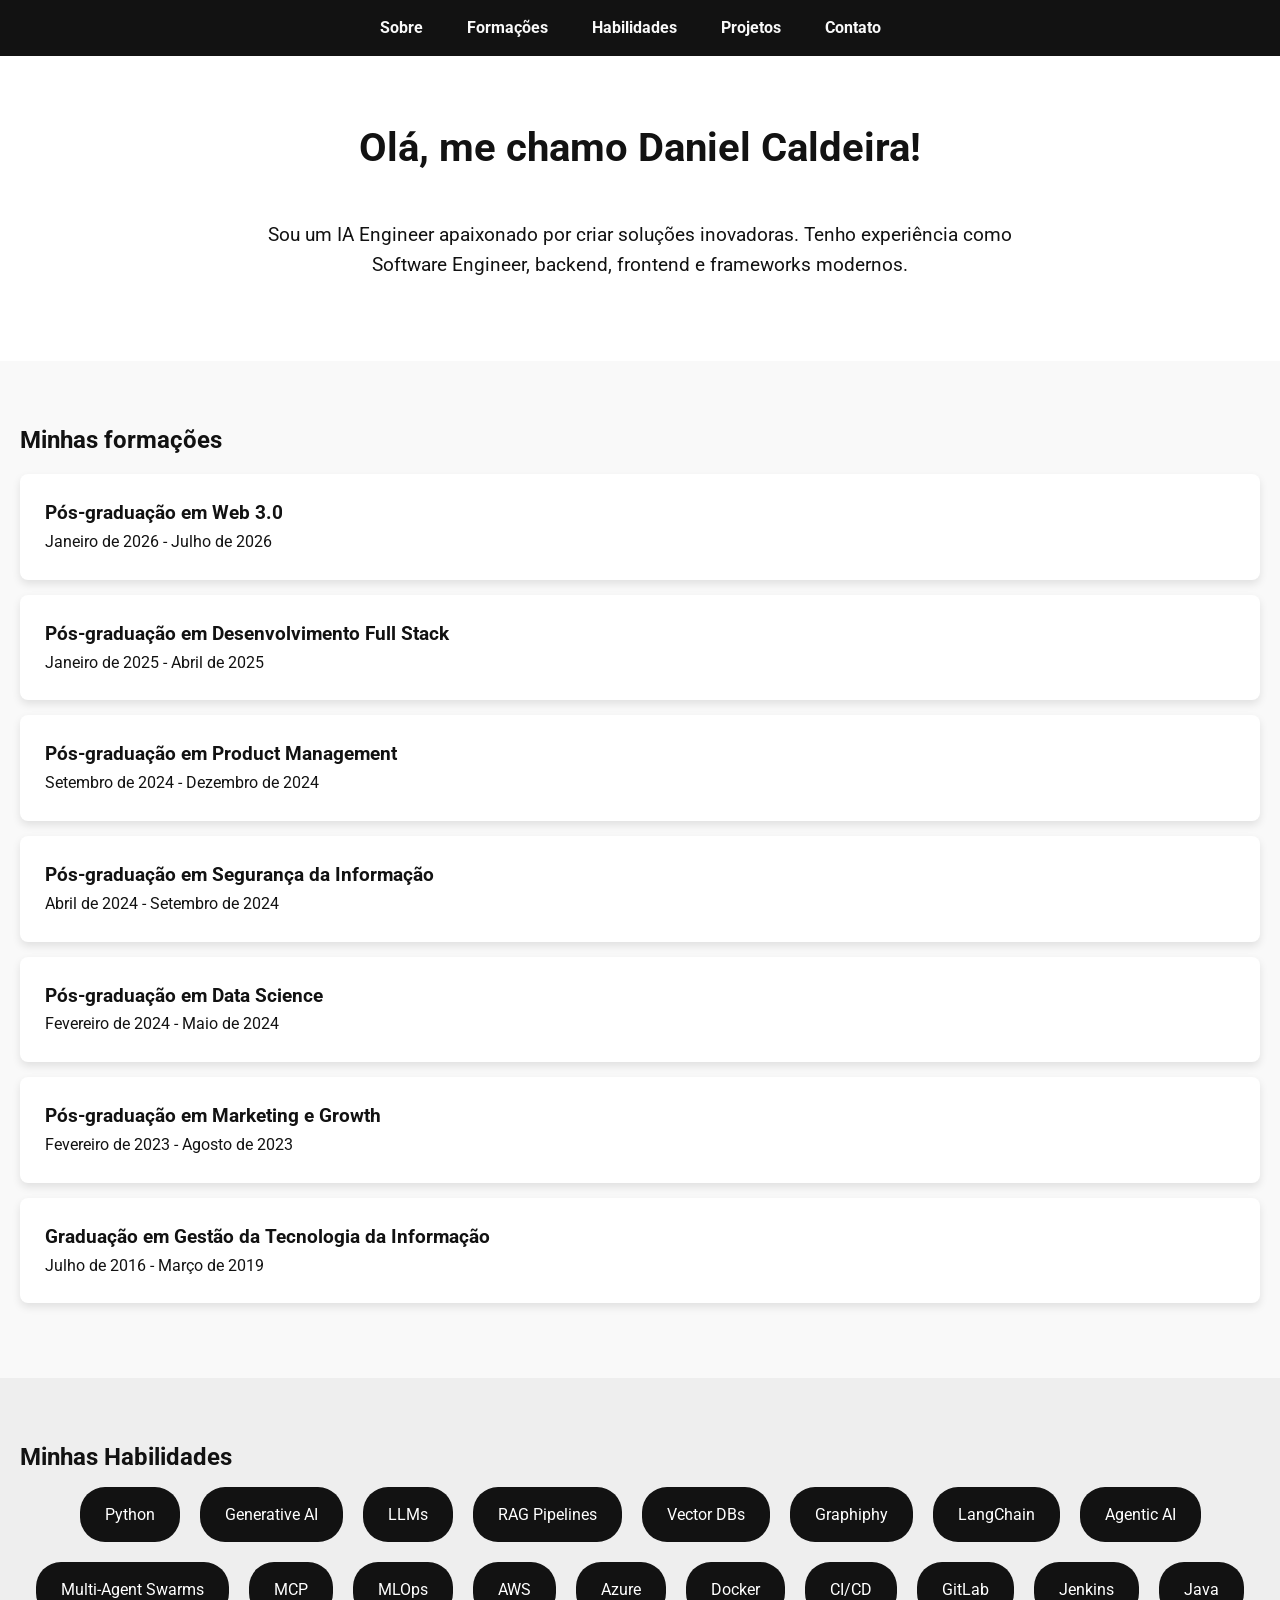
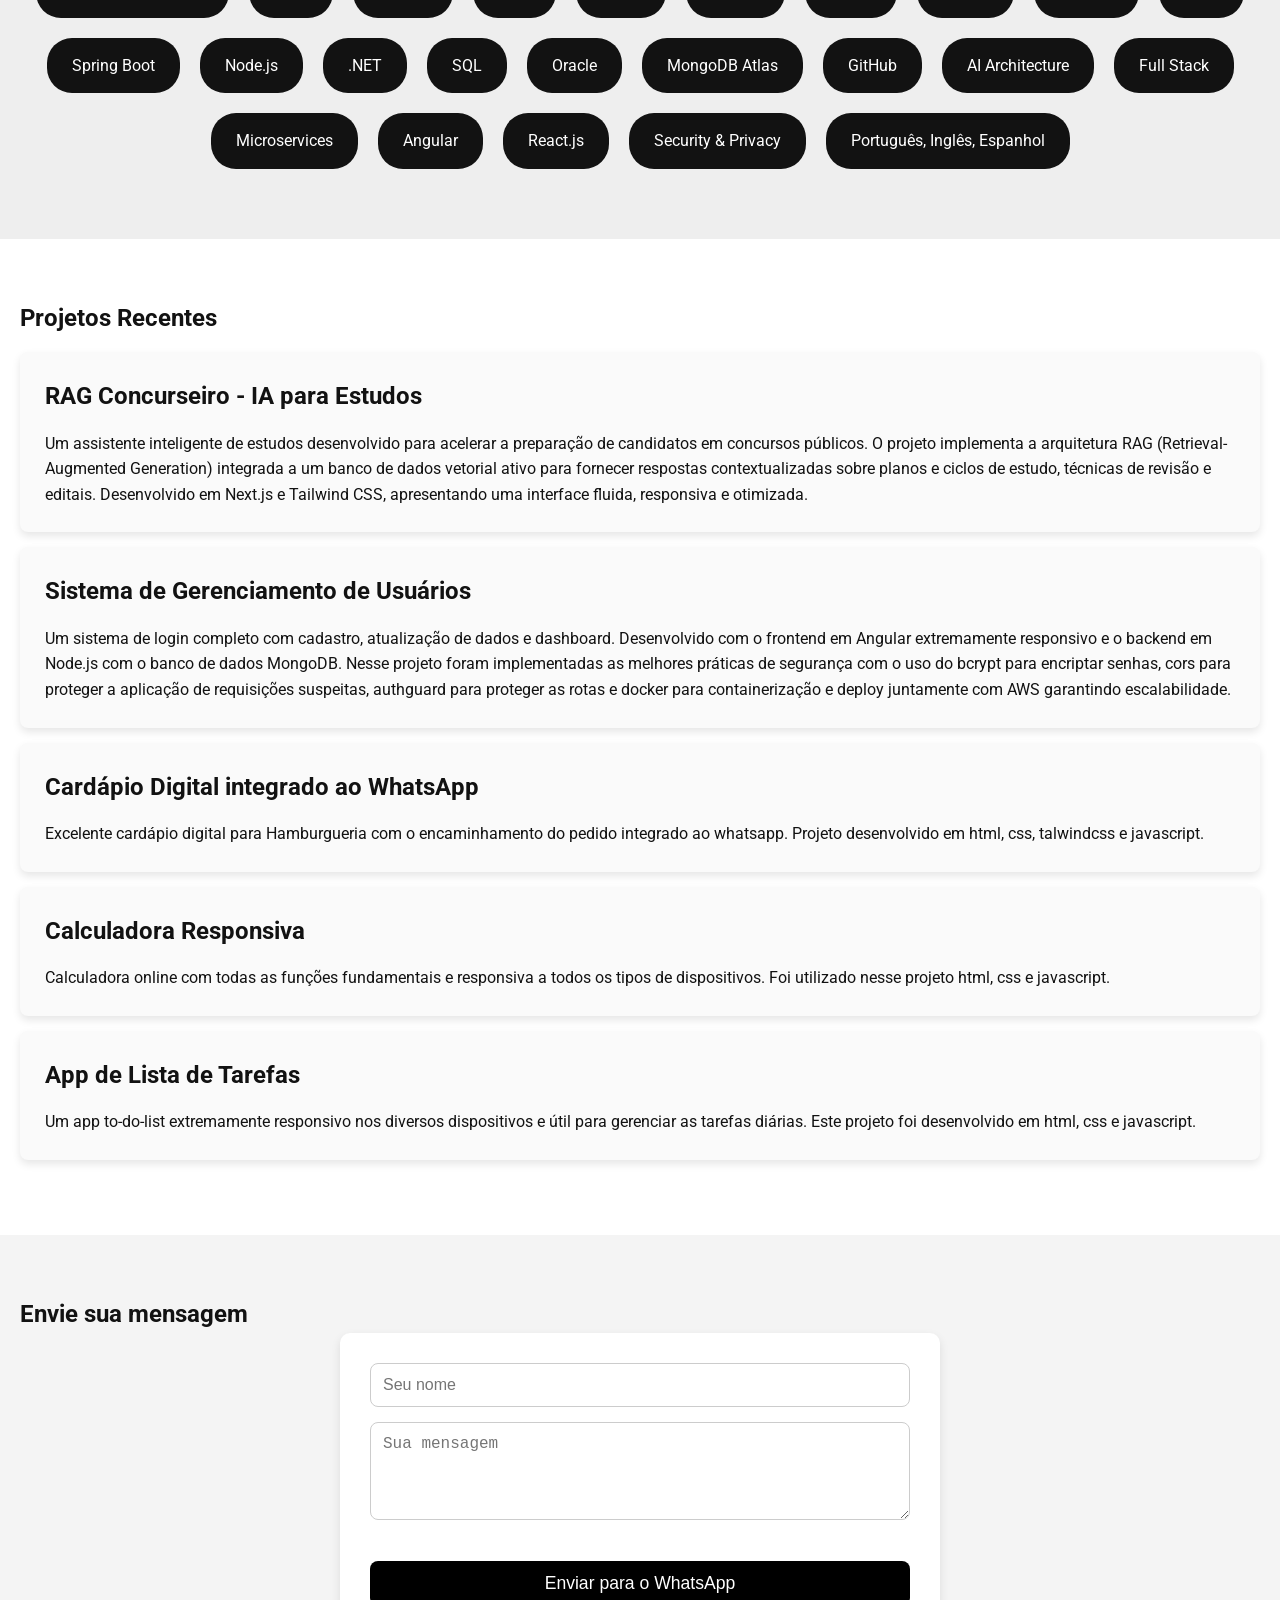
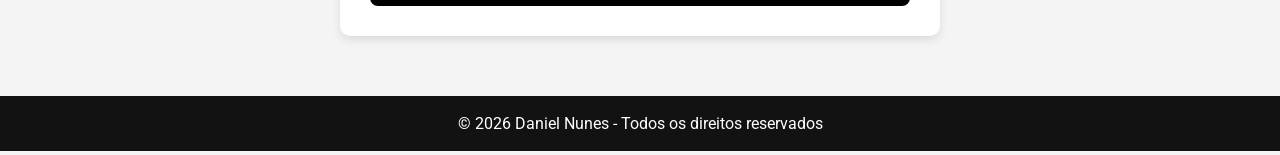
==== commit 9084dd00: "feat: update skills and add RAG Concurseiro project to portfolio" ====
--- a/index.html
+++ b/index.html
@@ -22,13 +22,17 @@
   <section id="sobre">
     <div class="container">
       <h1>Olá, me chamo Daniel Caldeira!</h1>
-      <p>Sou um desenvolvedor apaixonado por criar soluções inovadoras. Tenho experiência em backend, frontend e frameworks modernos.</p>
+      <p>Sou um IA Engineer apaixonado por criar soluções inovadoras. Tenho experiência como Software Engineer, backend, frontend e frameworks modernos.</p>
     </div>
   </section>
 
   <section id="formacoes">
     <div class="container">
       <h2>Minhas formações</h2>
+      <div class="formacao">
+        <h3>Pós-graduação em Web 3.0</h3>
+        <p>Janeiro de 2026 - Julho de 2026</p>
+      </div>
       <div class="formacao">
         <h3>Pós-graduação em Desenvolvimento Full Stack</h3>
         <p>Janeiro de 2025 - Abril de 2025</p>
@@ -60,23 +64,38 @@
     <div class="container">
       <h2>Minhas Habilidades</h2>
       <ul>
+        <li>Python</li>
+        <li>Generative AI</li>
+        <li>LLMs</li>
+        <li>RAG Pipelines</li>
+        <li>Vector DBs</li>
+        <li>Graphiphy</li>
+        <li>LangChain</li>
+        <li>Agentic AI</li>
+        <li>Multi-Agent Swarms</li>
+        <li>MCP</li>
+        <li>MLOps</li>
+        <li>AWS</li>
+        <li>Azure</li>
+        <li>Docker</li>
+        <li>CI/CD</li>
+        <li>GitLab</li>
+        <li>Jenkins</li>
         <li>Java</li>
         <li>Spring Boot</li>
-        <li>C#</li>
+        <li>Node.js</li>
         <li>.NET</li>
-        <li>Node.js</li>
-        <li>Python</li>
-        <li>PHP</li>
+        <li>SQL</li>
         <li>Oracle</li>
-        <li>MongoDB</li>
-        <li>AngularJS</li>
+        <li>MongoDB Atlas</li>
+        <li>GitHub</li>
+        <li>AI Architecture</li>
+        <li>Full Stack</li>
+        <li>Microservices</li>
+        <li>Angular</li>
         <li>React.js</li>
-        <li>Docker</li>
-        <li>JavaScript</li>
-        <li>HTML5</li>
-        <li>CSS3</li>
-        <li>Github</li>
-        <li>Kali Linux</li>
+        <li>Security & Privacy</li>
+        <li>Português, Inglês, Espanhol</li>
       </ul>
     </div>
   </section>
@@ -85,11 +104,17 @@
     <div class="container">
       <h2>Projetos Recentes</h2>
       <div class="projeto">
+        <a href="https://rag-concurseiro.vercel.app/" target="_blank">
+          <h3>RAG Concurseiro - IA para Estudos</h3>
+          <p>Um assistente inteligente de estudos desenvolvido para acelerar a preparação de candidatos em concursos públicos. O projeto implementa a arquitetura RAG (Retrieval-Augmented Generation) integrada a um banco de dados vetorial ativo para fornecer respostas contextualizadas sobre planos e ciclos de estudo, técnicas de revisão e editais. Desenvolvido em Next.js e Tailwind CSS, apresentando uma interface fluida, responsiva e otimizada.</p>
+        </a>
+      </div>
+      <div class="projeto">
         <a href="http://18.230.124.107/" target="_blank">
           <h3>Sistema de Gerenciamento de Usuários</h3>
           <p>Um sistema de login completo com cadastro, atualização de dados e dashboard. Desenvolvido com o frontend em Angular extremamente responsivo e o backend em Node.js com o banco de dados MongoDB. Nesse projeto foram implementadas as melhores práticas de segurança com o uso do bcrypt para encriptar senhas, cors para proteger a aplicação de requisições suspeitas, authguard para proteger as rotas e docker para containerização e deploy juntamente com AWS garantindo escalabilidade.</p>
         </a>
-        </div>
+      </div>
       <div class="projeto">
         <a href="https://cardapio-five-phi.vercel.app/" target="_blank">
           <h3>Cardápio Digital integrado ao WhatsApp</h3>
@@ -126,7 +151,7 @@
 </section>
 
   <footer>
-    <p>&copy; 2025 Daniel Caldeira - Todos os direitos reservados</p>
+    <p>&copy; 2026 Daniel Nunes - Todos os direitos reservados</p>
   </footer>
 
   <script src="script.js"></script>
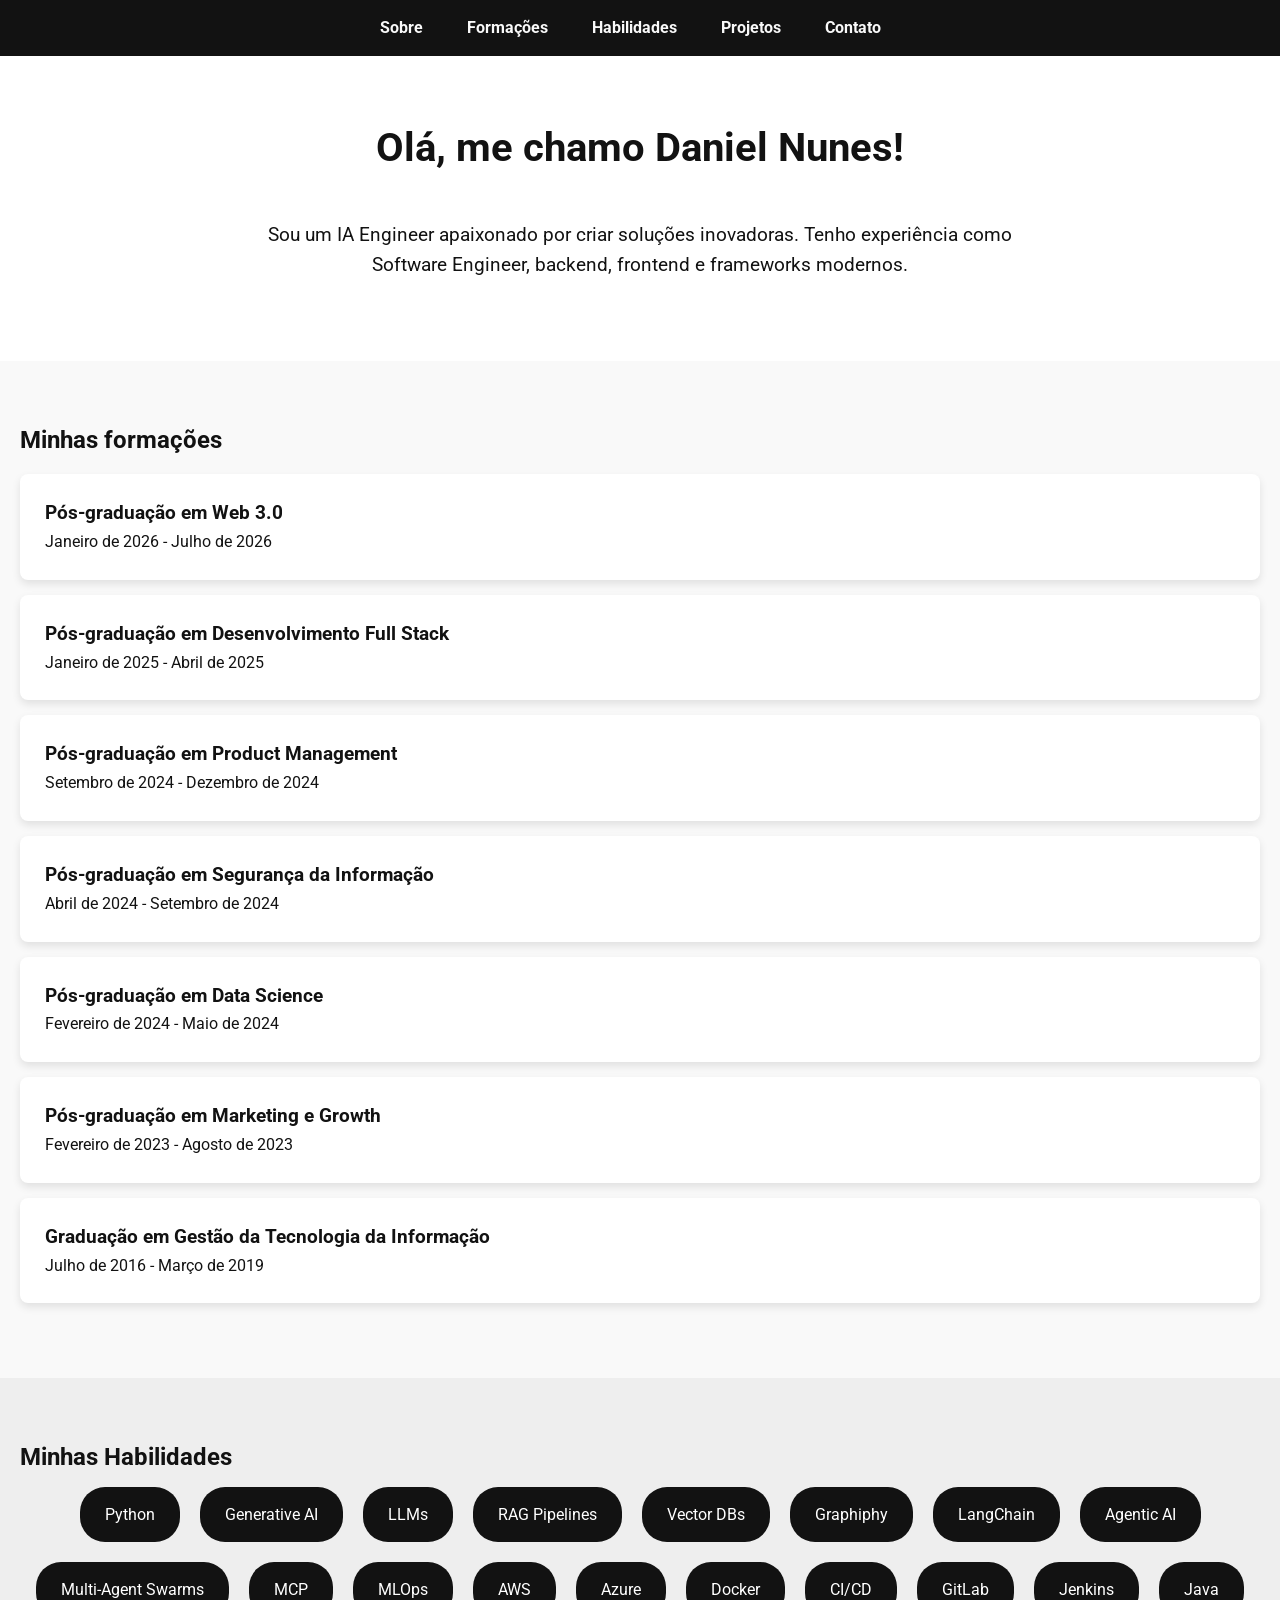
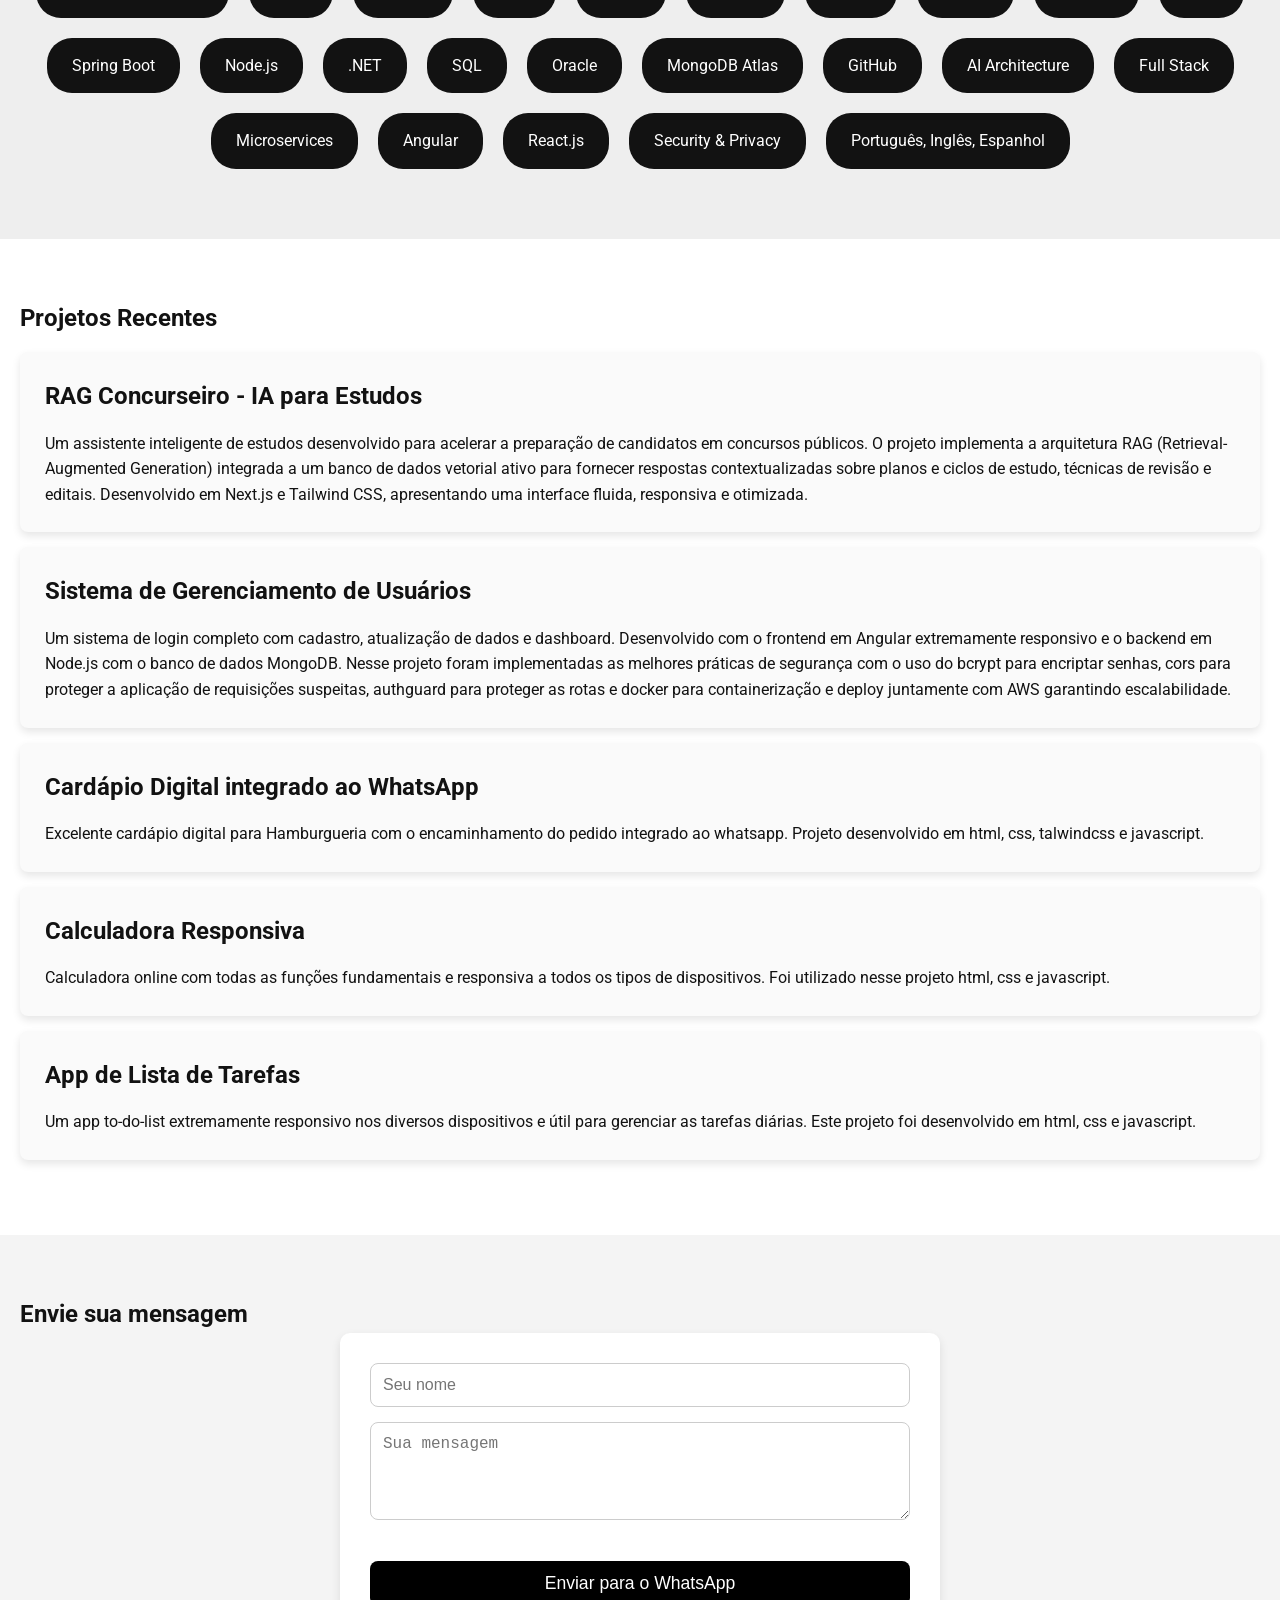
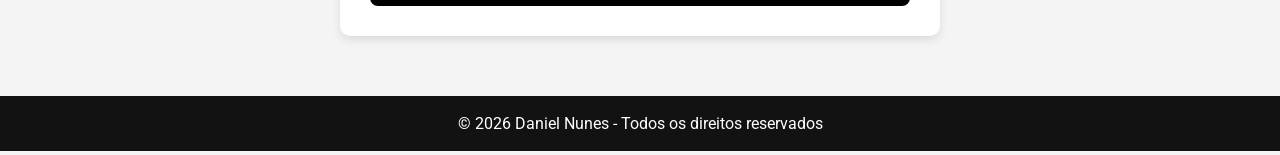
==== commit dcf2763d: "chore: update name to Daniel Nunes in index.html" ====
--- a/index.html
+++ b/index.html
@@ -21,7 +21,7 @@
 
   <section id="sobre">
     <div class="container">
-      <h1>Olá, me chamo Daniel Caldeira!</h1>
+      <h1>Olá, me chamo Daniel Nunes!</h1>
       <p>Sou um IA Engineer apaixonado por criar soluções inovadoras. Tenho experiência como Software Engineer, backend, frontend e frameworks modernos.</p>
     </div>
   </section>
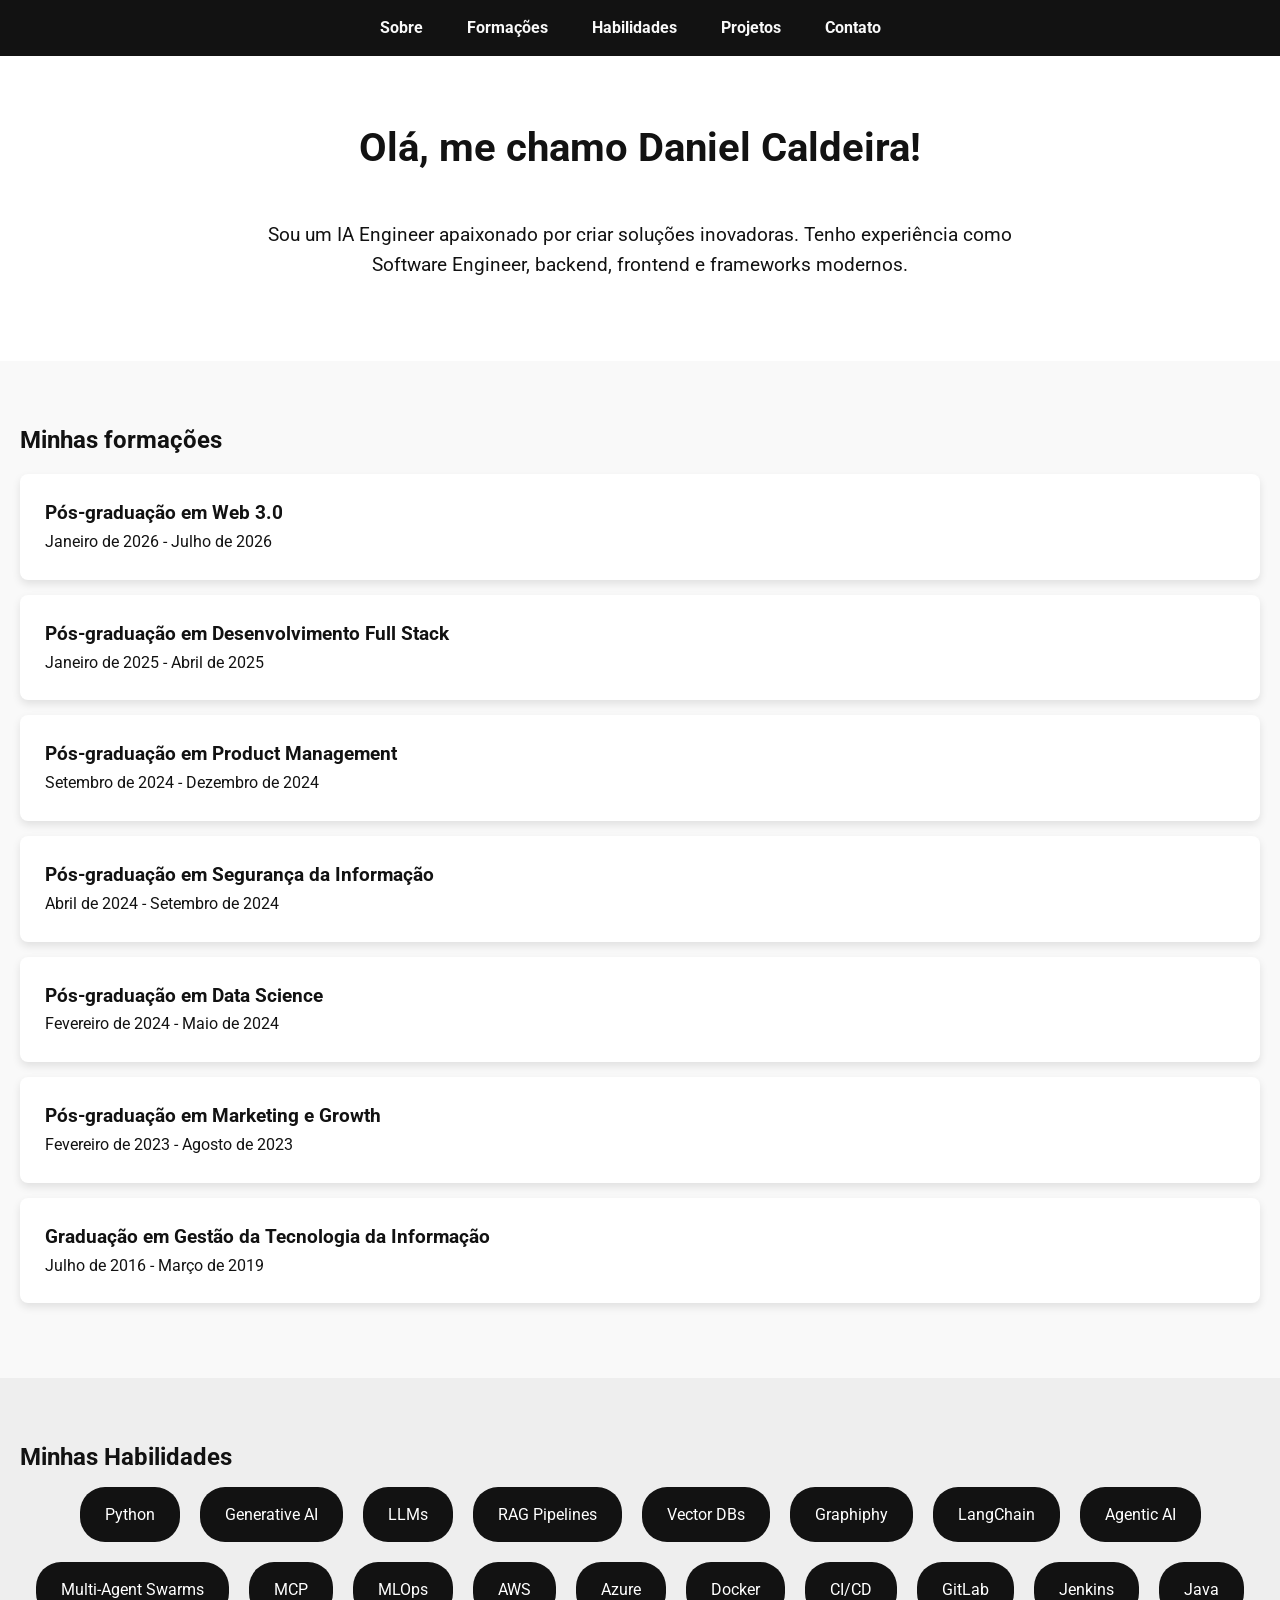
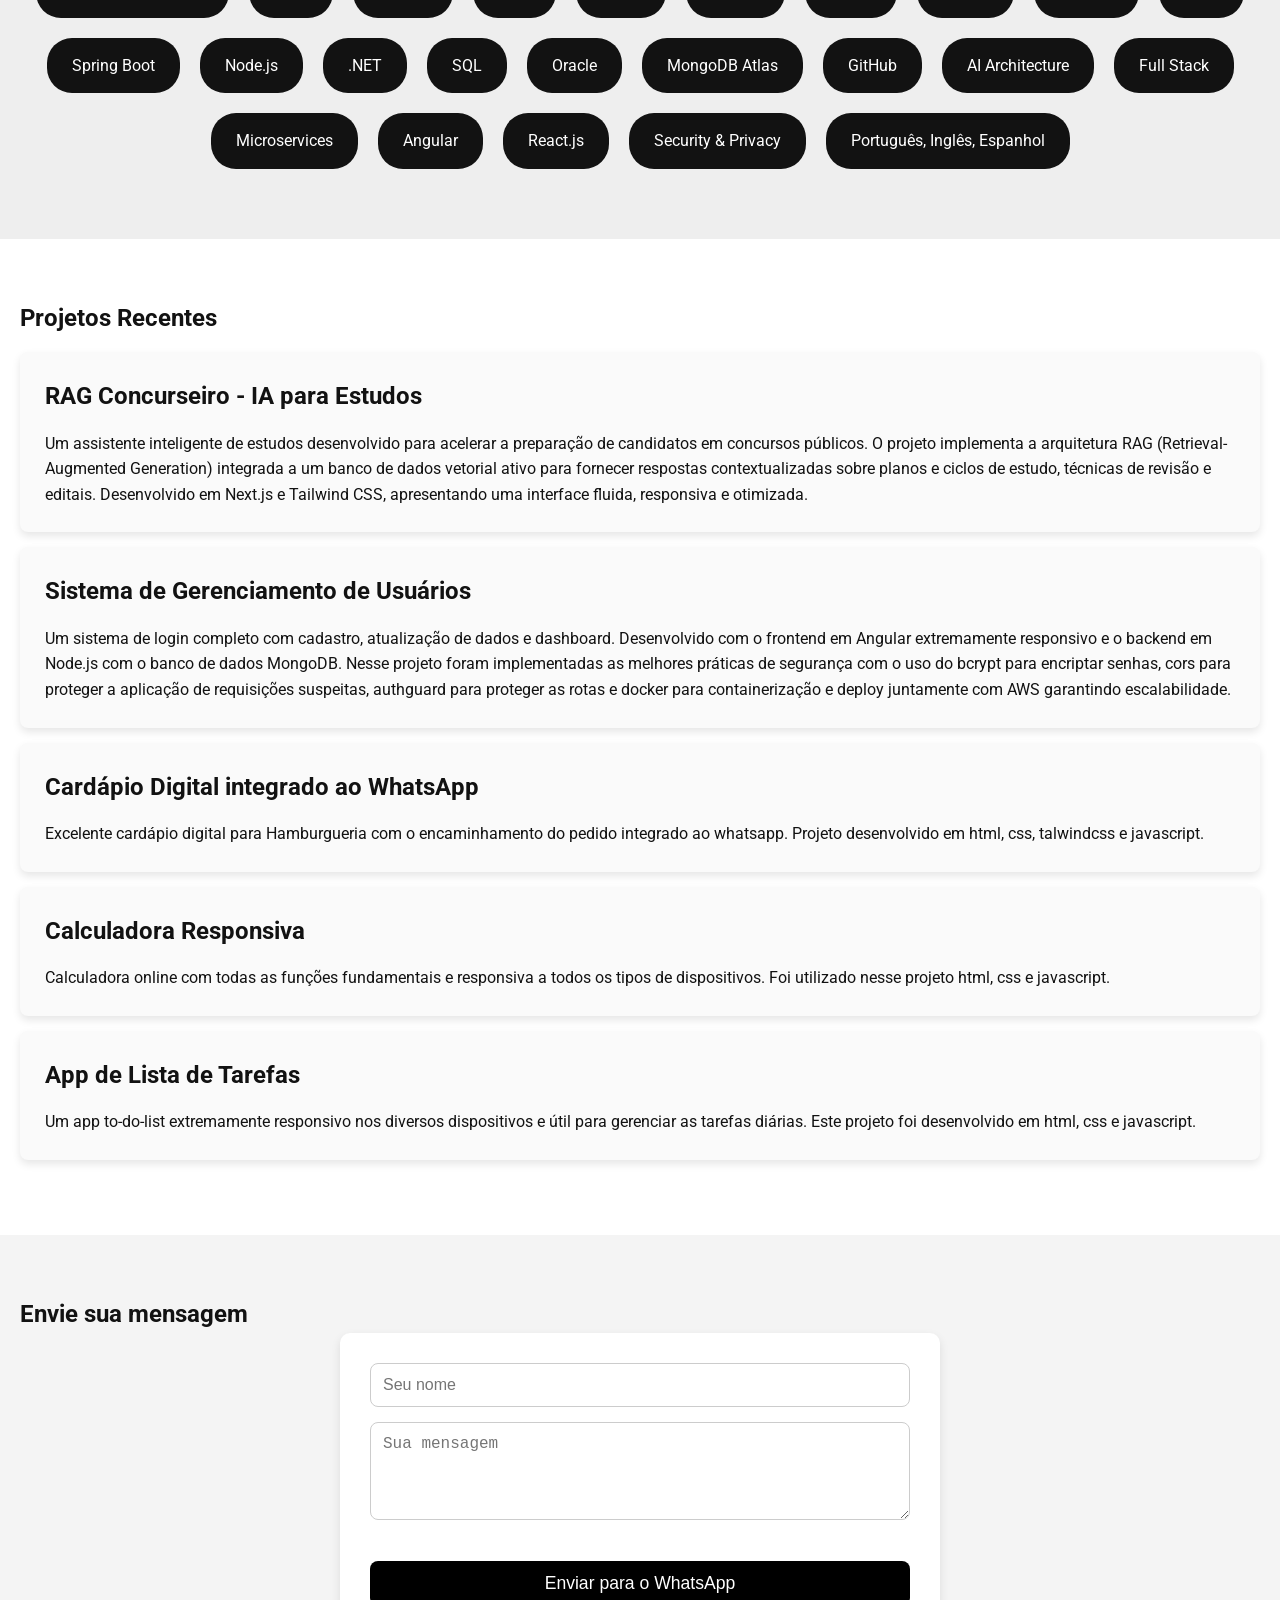
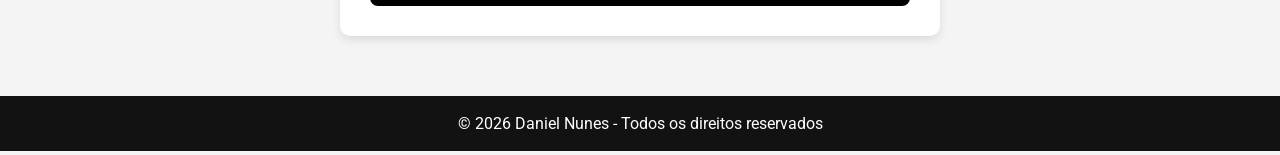
==== commit e00d187f: "fix: revert name to Daniel Caldeira" ====
--- a/index.html
+++ b/index.html
@@ -21,7 +21,7 @@
 
   <section id="sobre">
     <div class="container">
-      <h1>Olá, me chamo Daniel Nunes!</h1>
+      <h1>Olá, me chamo Daniel Caldeira!</h1>
       <p>Sou um IA Engineer apaixonado por criar soluções inovadoras. Tenho experiência como Software Engineer, backend, frontend e frameworks modernos.</p>
     </div>
   </section>
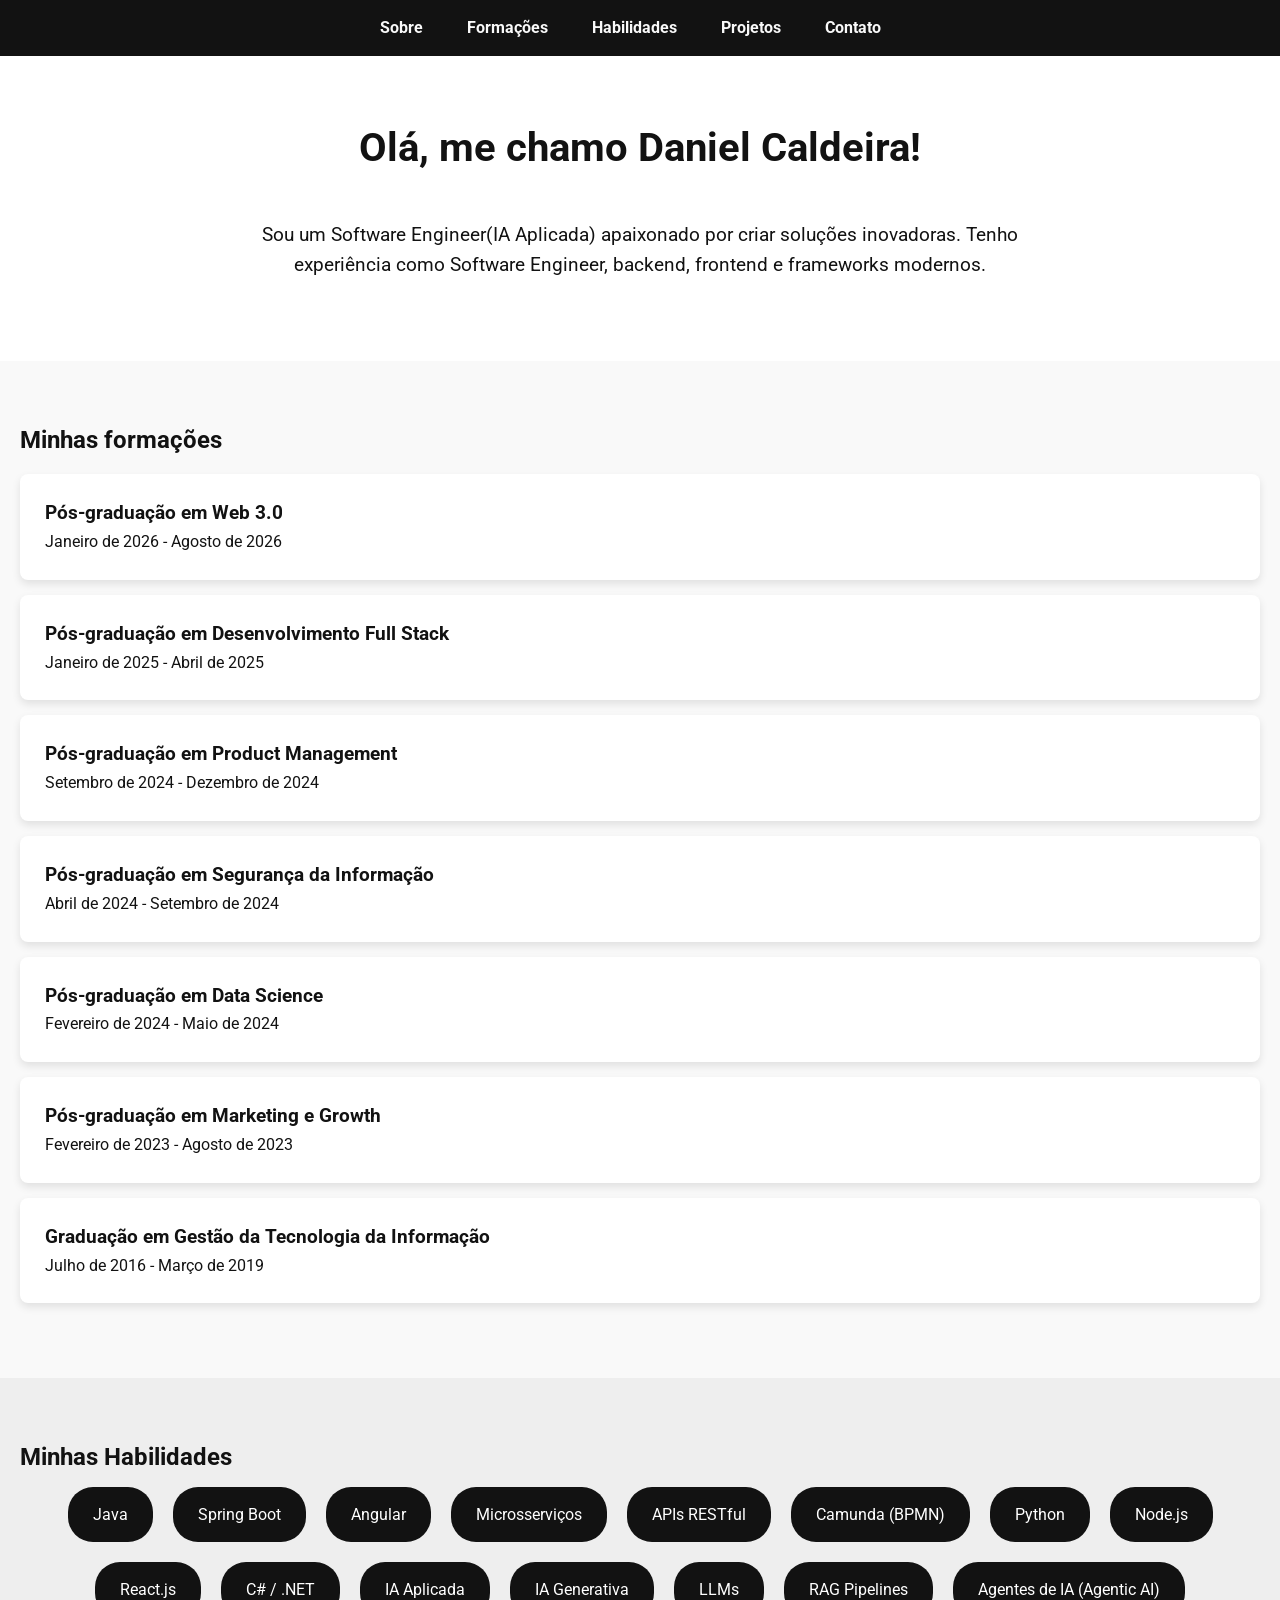
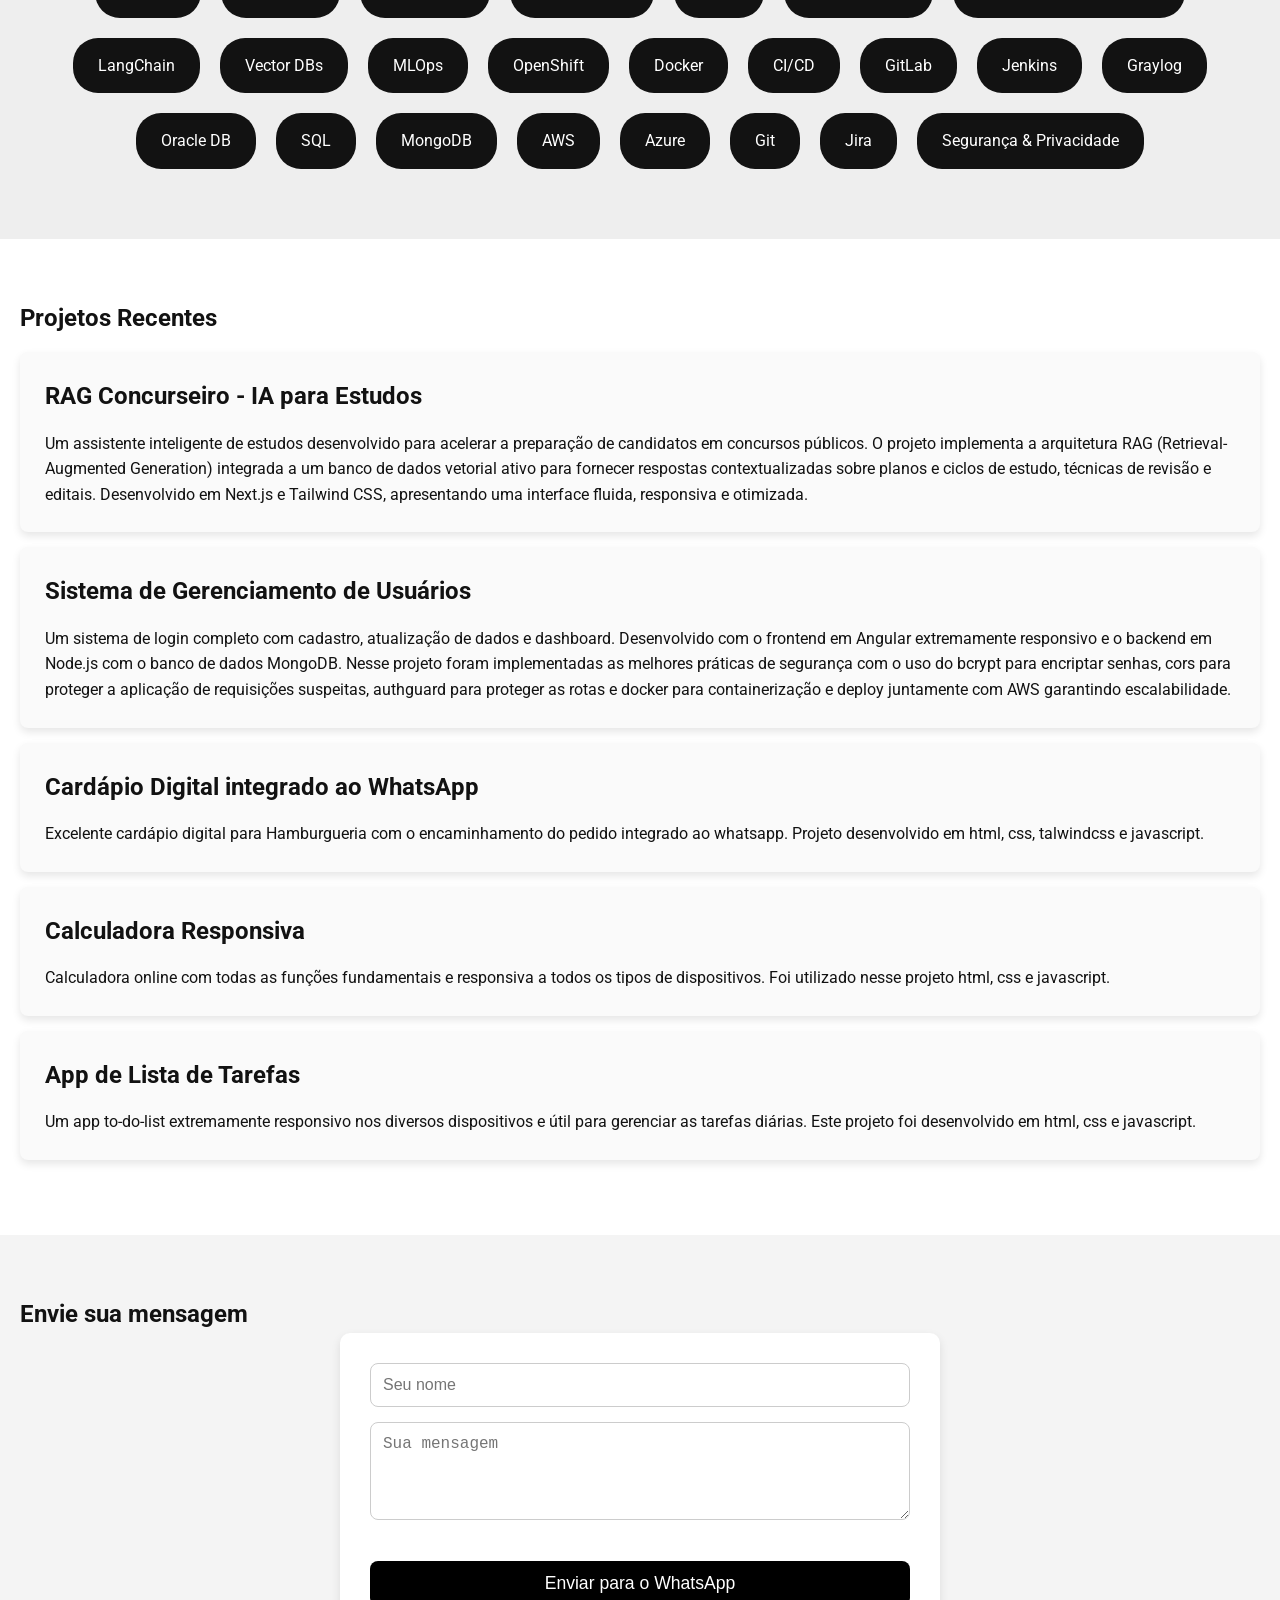
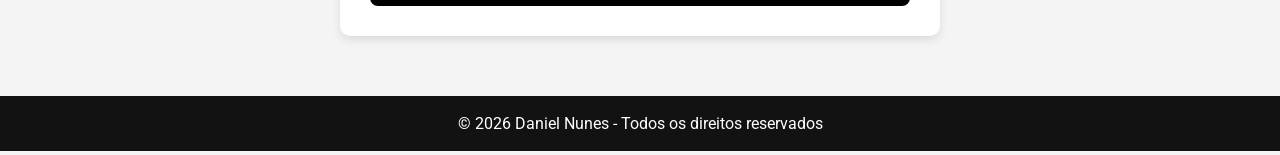
==== commit b3be8938: "feat: update skills section with resume keywords" ====
--- a/index.html
+++ b/index.html
@@ -22,7 +22,7 @@
   <section id="sobre">
     <div class="container">
       <h1>Olá, me chamo Daniel Caldeira!</h1>
-      <p>Sou um IA Engineer apaixonado por criar soluções inovadoras. Tenho experiência como Software Engineer, backend, frontend e frameworks modernos.</p>
+      <p>Sou um Software Engineer(IA Aplicada) apaixonado por criar soluções inovadoras. Tenho experiência como Software Engineer, backend, frontend e frameworks modernos.</p>
     </div>
   </section>
 
@@ -31,7 +31,7 @@
       <h2>Minhas formações</h2>
       <div class="formacao">
         <h3>Pós-graduação em Web 3.0</h3>
-        <p>Janeiro de 2026 - Julho de 2026</p>
+        <p>Janeiro de 2026 - Agosto de 2026</p>
       </div>
       <div class="formacao">
         <h3>Pós-graduação em Desenvolvimento Full Stack</h3>
@@ -64,38 +64,38 @@
     <div class="container">
       <h2>Minhas Habilidades</h2>
       <ul>
+        <li>Java</li>
+        <li>Spring Boot</li>
+        <li>Angular</li>
+        <li>Microsserviços</li>
+        <li>APIs RESTful</li>
+        <li>Camunda (BPMN)</li>
         <li>Python</li>
-        <li>Generative AI</li>
+        <li>Node.js</li>
+        <li>React.js</li>
+        <li>C# / .NET</li>
+        <li>IA Aplicada</li>
+        <li>IA Generativa</li>
         <li>LLMs</li>
         <li>RAG Pipelines</li>
+        <li>Agentes de IA (Agentic AI)</li>
+        <li>LangChain</li>
         <li>Vector DBs</li>
-        <li>Graphiphy</li>
-        <li>LangChain</li>
-        <li>Agentic AI</li>
-        <li>Multi-Agent Swarms</li>
-        <li>MCP</li>
         <li>MLOps</li>
-        <li>AWS</li>
-        <li>Azure</li>
+        <li>OpenShift</li>
         <li>Docker</li>
         <li>CI/CD</li>
         <li>GitLab</li>
         <li>Jenkins</li>
-        <li>Java</li>
-        <li>Spring Boot</li>
-        <li>Node.js</li>
-        <li>.NET</li>
+        <li>Graylog</li>
+        <li>Oracle DB</li>
         <li>SQL</li>
-        <li>Oracle</li>
-        <li>MongoDB Atlas</li>
-        <li>GitHub</li>
-        <li>AI Architecture</li>
-        <li>Full Stack</li>
-        <li>Microservices</li>
-        <li>Angular</li>
-        <li>React.js</li>
-        <li>Security & Privacy</li>
-        <li>Português, Inglês, Espanhol</li>
+        <li>MongoDB</li>
+        <li>AWS</li>
+        <li>Azure</li>
+        <li>Git</li>
+        <li>Jira</li>
+        <li>Segurança & Privacidade</li>
       </ul>
     </div>
   </section>
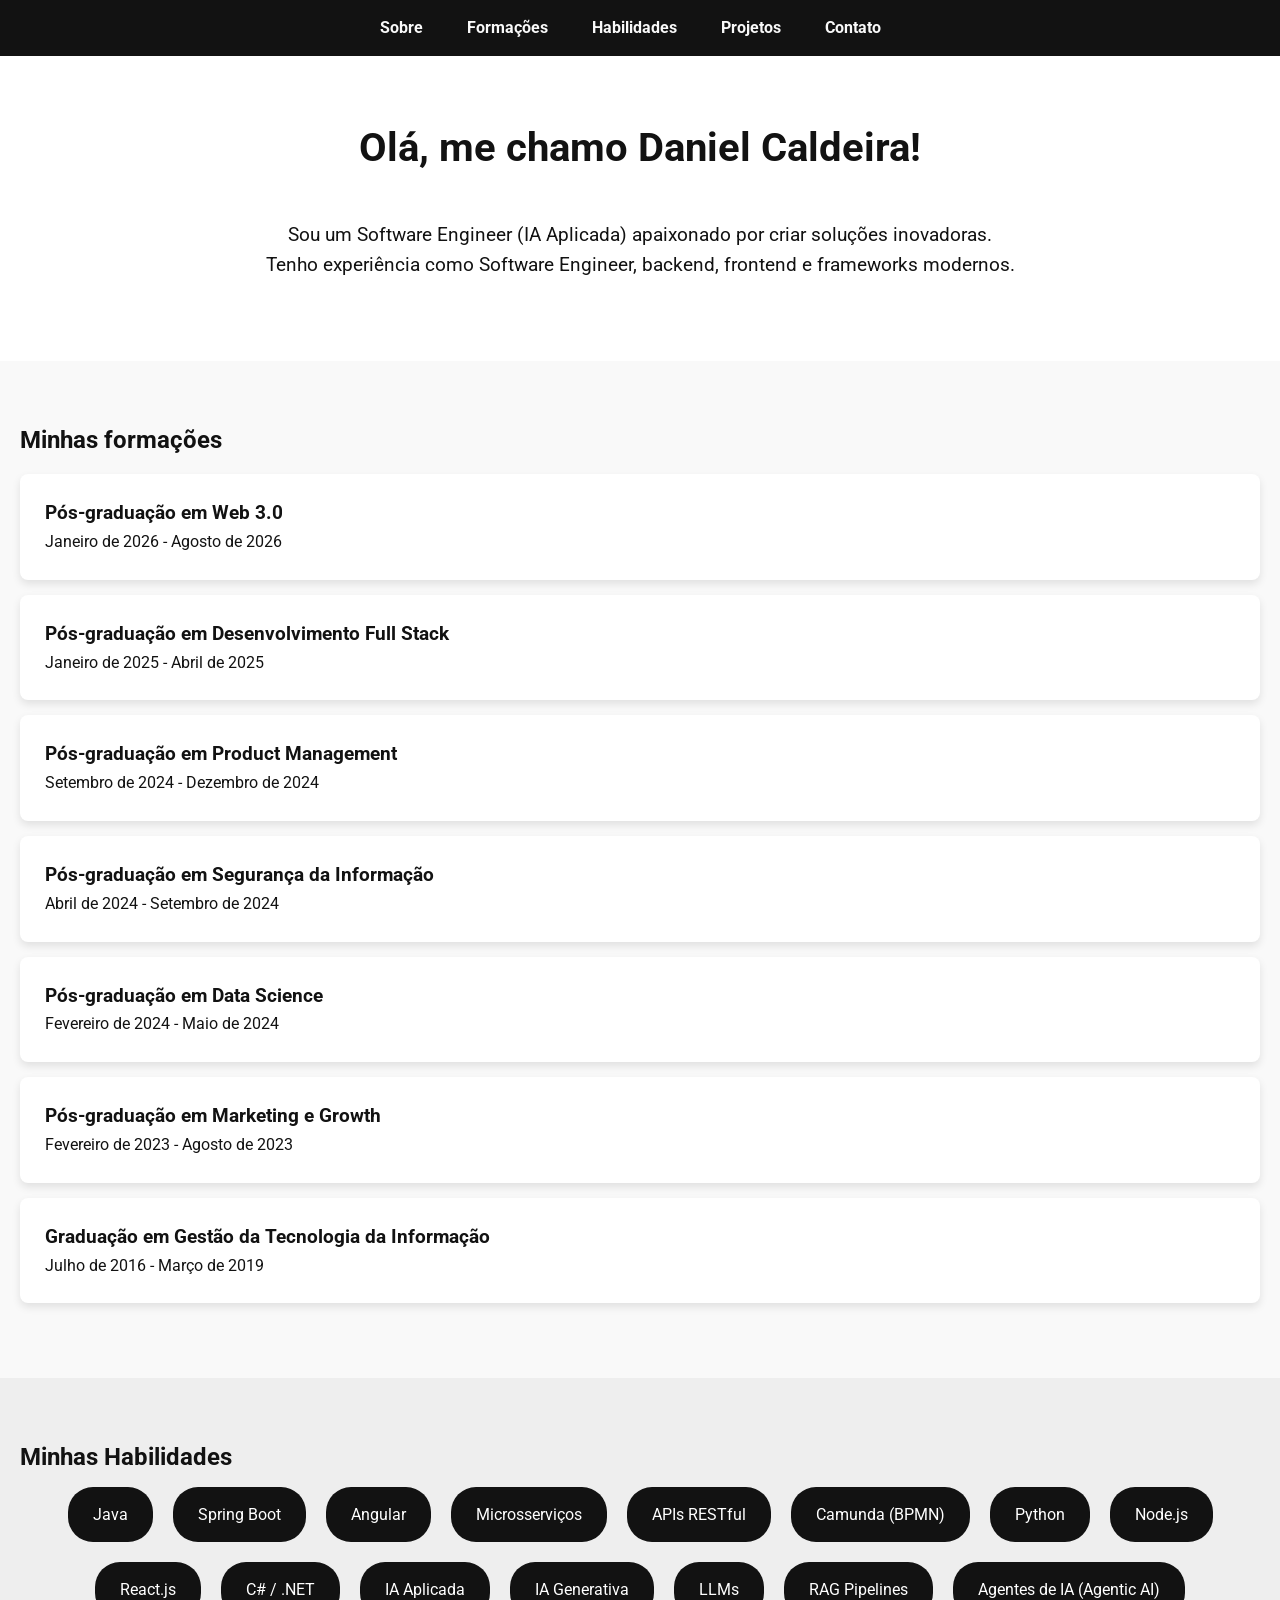
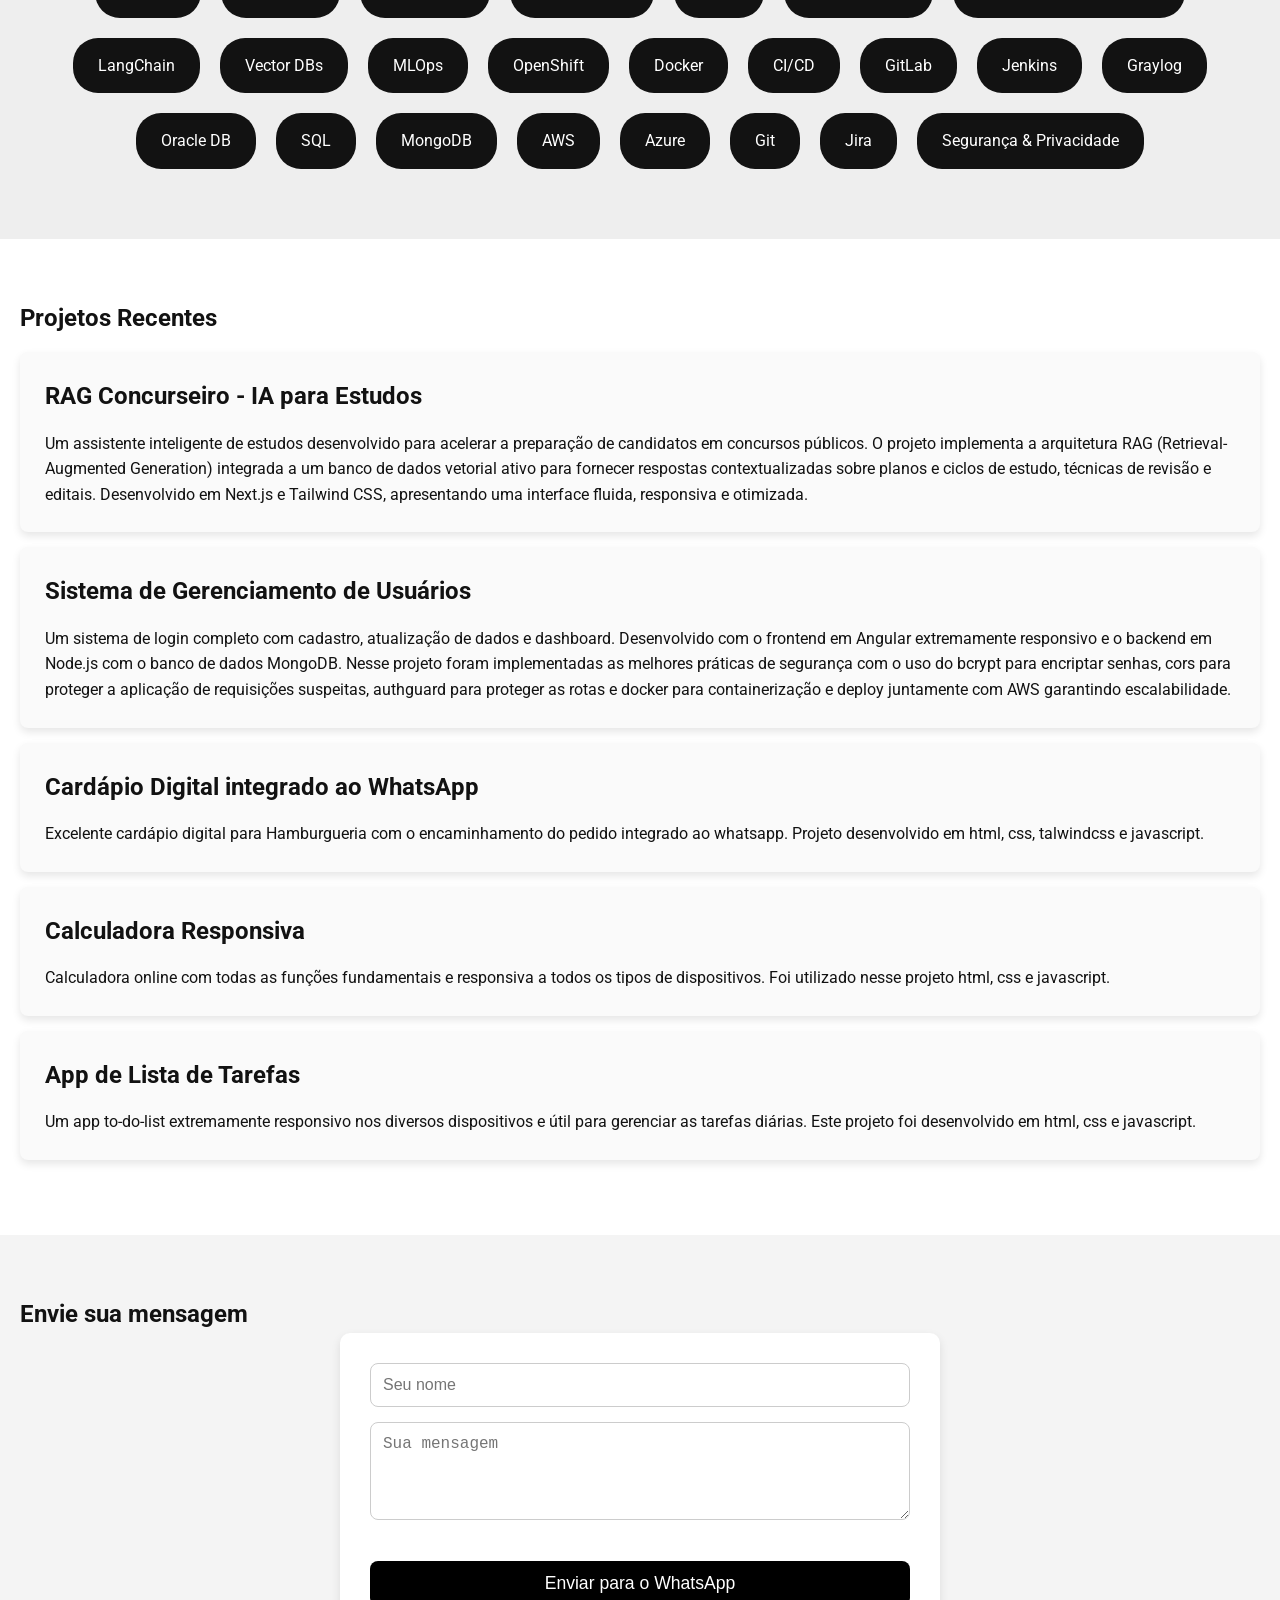
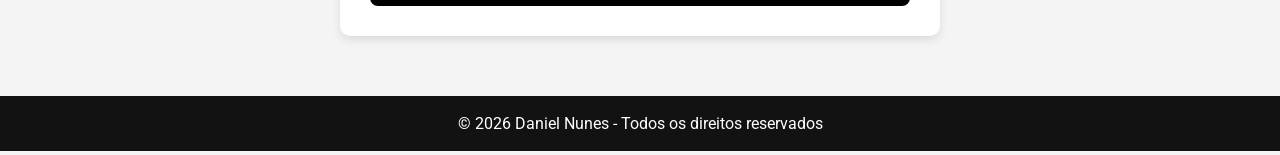
==== commit 033650b1: "fix: adjust spacing in about section description" ====
--- a/index.html
+++ b/index.html
@@ -22,7 +22,7 @@
   <section id="sobre">
     <div class="container">
       <h1>Olá, me chamo Daniel Caldeira!</h1>
-      <p>Sou um Software Engineer(IA Aplicada) apaixonado por criar soluções inovadoras. Tenho experiência como Software Engineer, backend, frontend e frameworks modernos.</p>
+      <p>Sou um Software Engineer (IA Aplicada) apaixonado por criar soluções inovadoras. Tenho experiência como Software Engineer, backend, frontend e frameworks modernos.</p>
     </div>
   </section>
 
